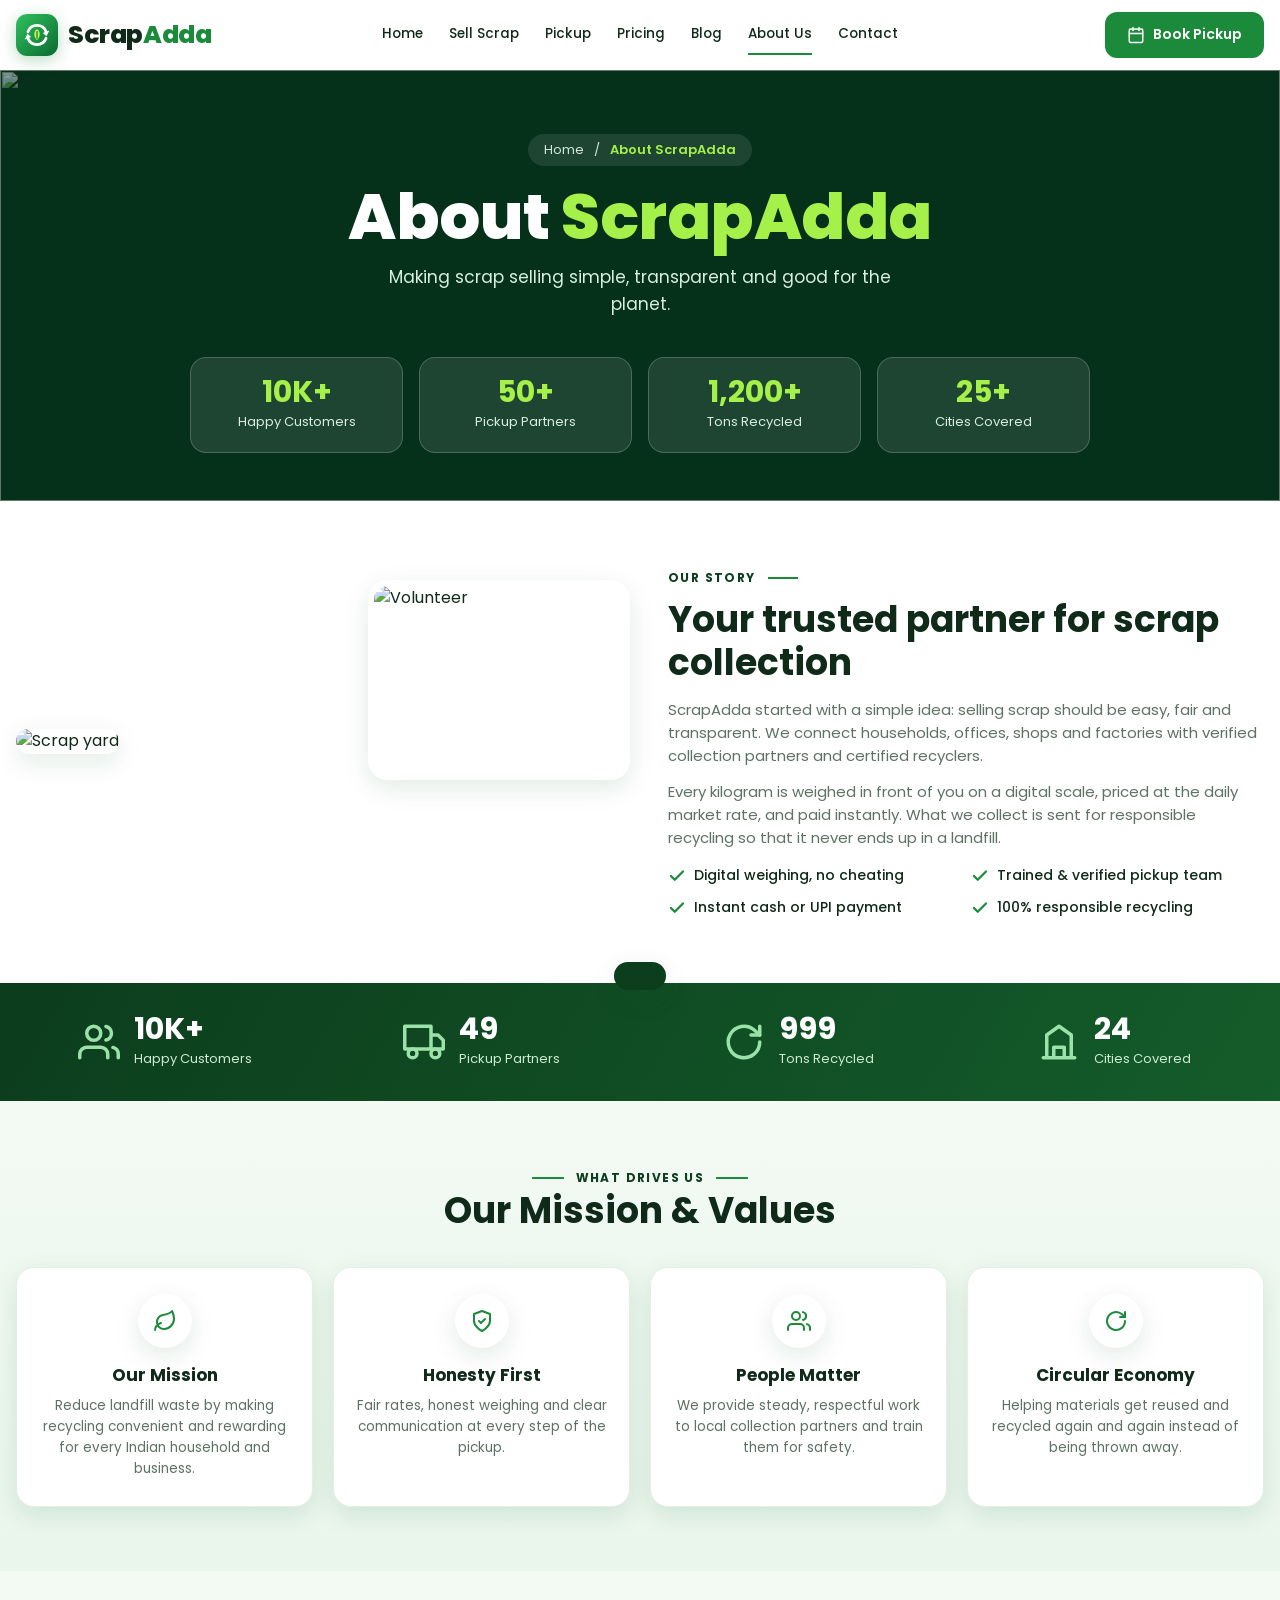
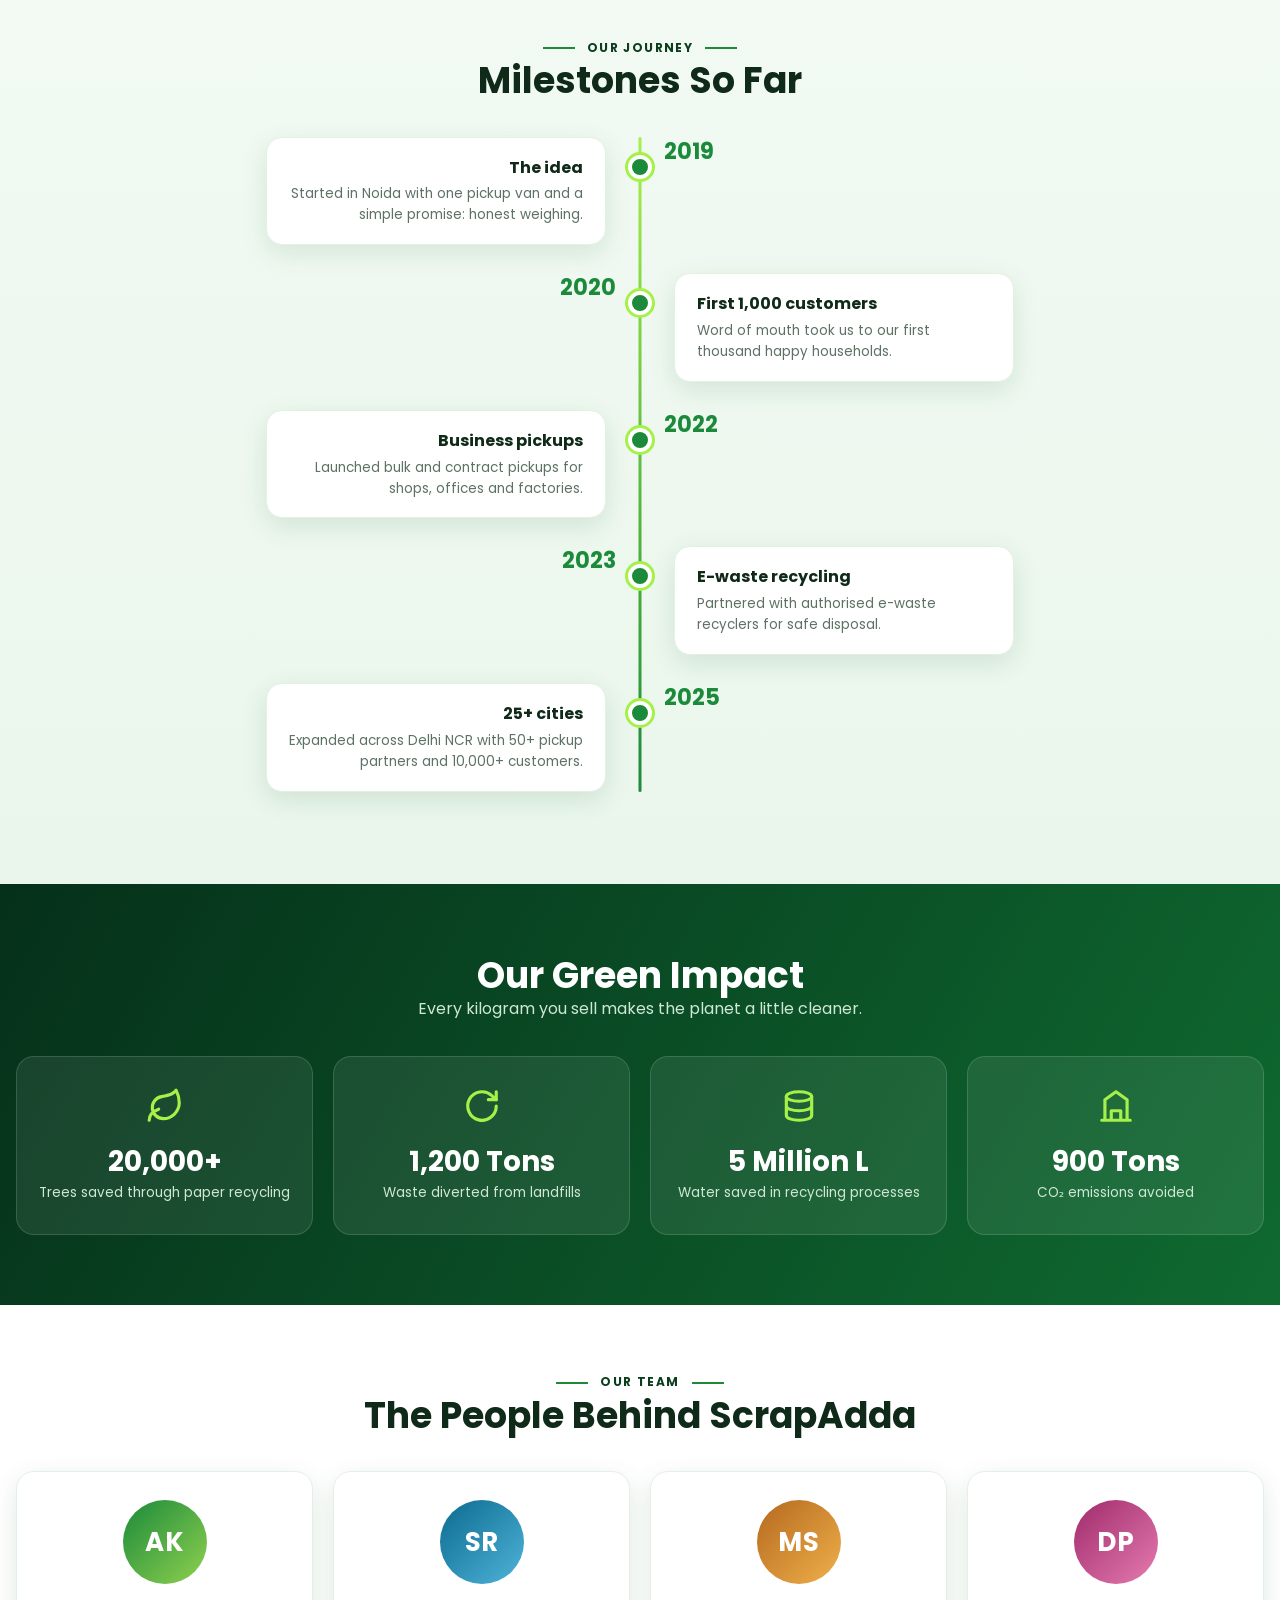
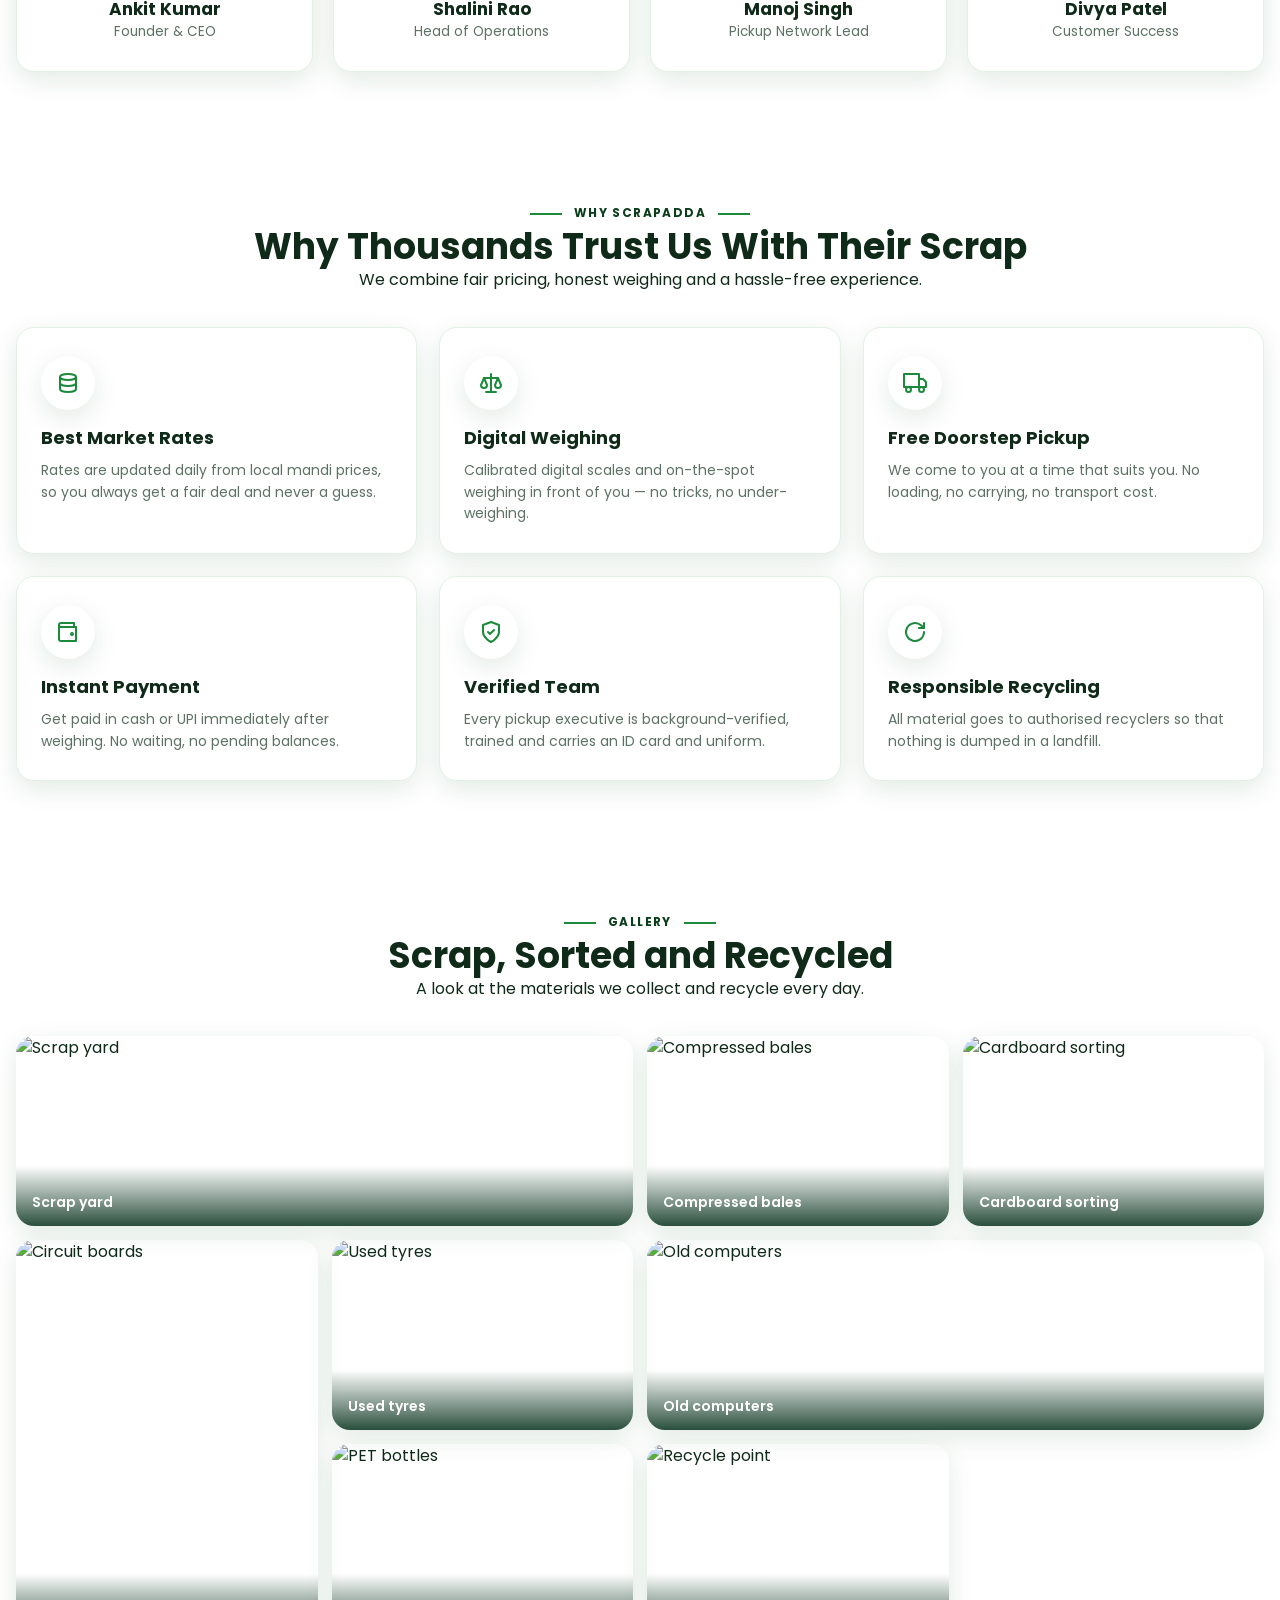
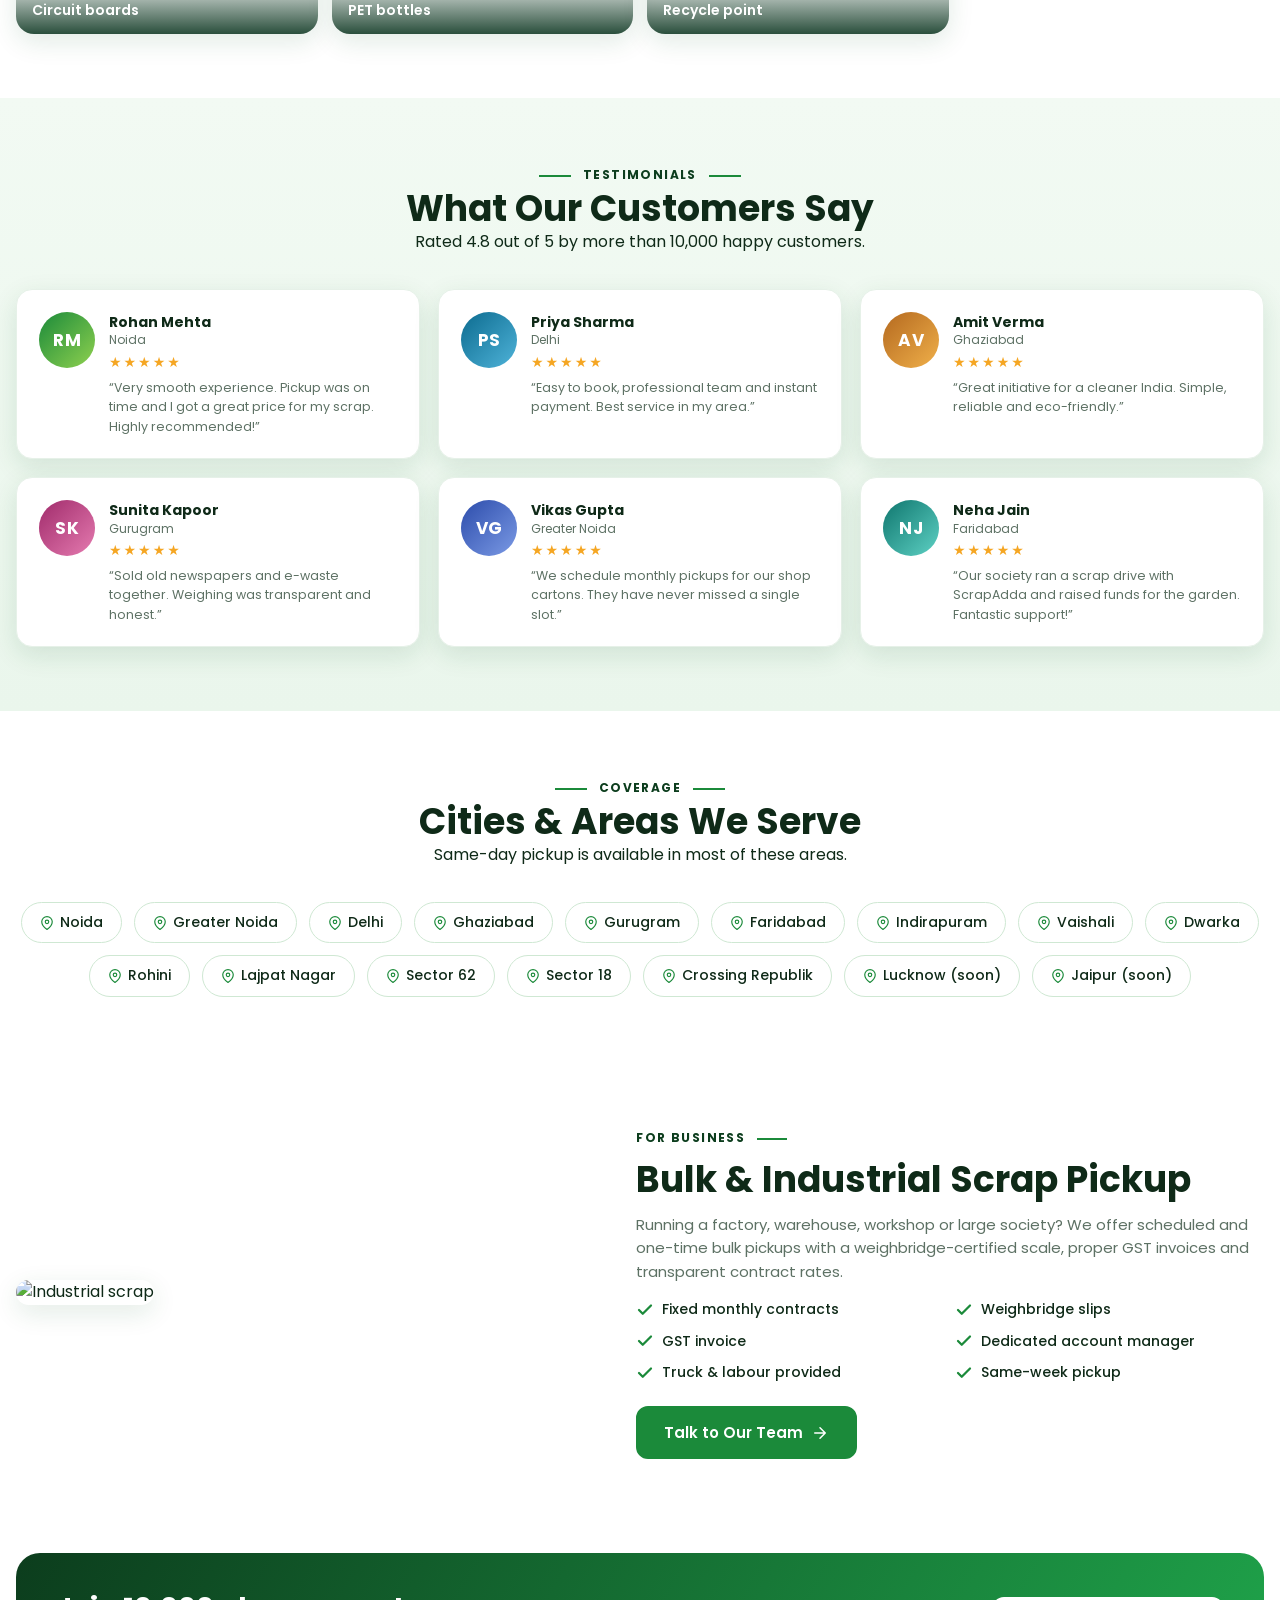
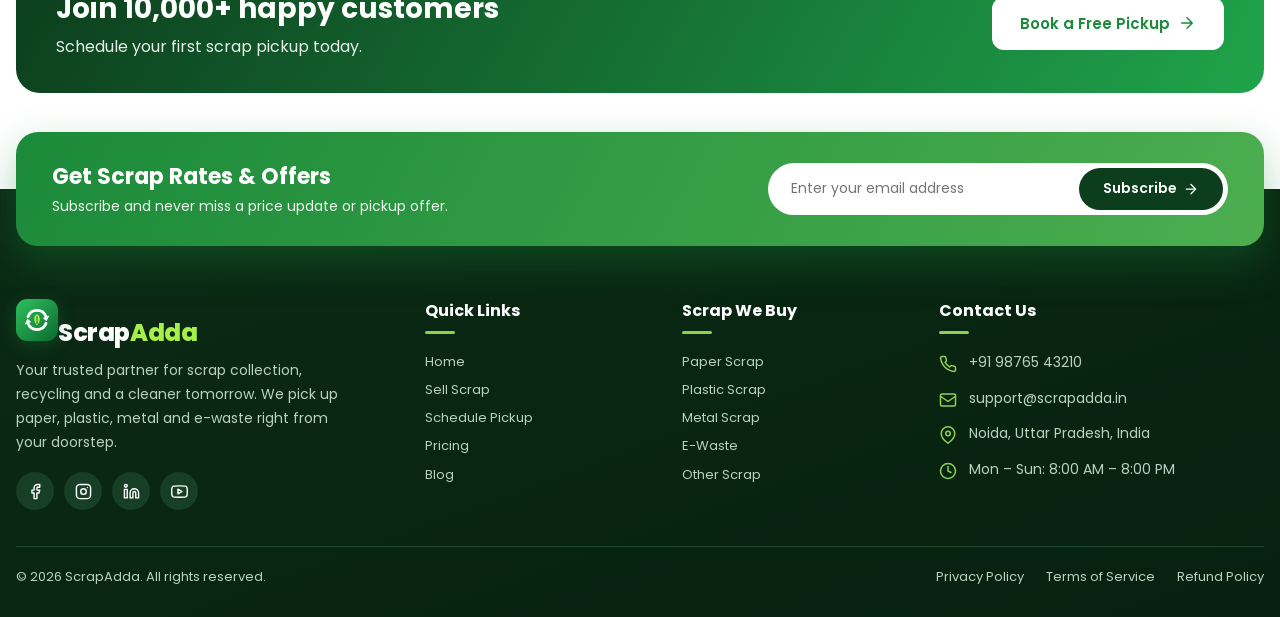
==== about.html @ 81757104 "first commit" ====
<!DOCTYPE html>
<html lang="en">
<head>
<meta charset="UTF-8">
<meta name="viewport" content="width=device-width, initial-scale=1">
<title>About Us – ScrapAdda</title>
<meta name="description" content="Learn about ScrapAdda – our mission, values and team.">
<link rel="preconnect" href="https://fonts.googleapis.com">
<link href="https://fonts.googleapis.com/css2?family=Poppins:wght@400;500;600;700;800&display=swap" rel="stylesheet">
<link rel="icon" href="logo.svg" type="image/svg+xml">
<link rel="stylesheet" href="style.css">
</head>
<body>

<!-- SVG icon sprite -->
<svg width="0" height="0" style="position:absolute" aria-hidden="true">
  <symbol id="i-pin" viewBox="0 0 24 24"><path d="M21 10c0 7-9 13-9 13S3 17 3 10a9 9 0 0118 0z"/><circle cx="12" cy="10" r="3"/></symbol>
  <symbol id="i-phone" viewBox="0 0 24 24"><path d="M22 16.9v3a2 2 0 01-2.2 2 19.8 19.8 0 01-8.6-3.1 19.5 19.5 0 01-6-6A19.8 19.8 0 012.1 4.2 2 2 0 014.1 2h3a2 2 0 012 1.7c.1 1 .4 1.9.7 2.8a2 2 0 01-.5 2.1L8.1 9.9a16 16 0 006 6l1.3-1.3a2 2 0 012.1-.4c.9.3 1.8.6 2.8.7a2 2 0 011.7 2z"/></symbol>
  <symbol id="i-calendar" viewBox="0 0 24 24"><rect x="3" y="4" width="18" height="18" rx="2"/><path d="M16 2v4M8 2v4M3 10h18"/></symbol>
  <symbol id="i-coin" viewBox="0 0 24 24"><ellipse cx="12" cy="6" rx="8" ry="3"/><path d="M4 6v6c0 1.7 3.6 3 8 3s8-1.3 8-3V6M4 12v6c0 1.7 3.6 3 8 3s8-1.3 8-3v-6"/></symbol>
  <symbol id="i-truck" viewBox="0 0 24 24"><path d="M1 3h15v13H1zM16 8h4l3 3v5h-7z"/><circle cx="5.5" cy="18.5" r="2.5"/><circle cx="18.5" cy="18.5" r="2.5"/></symbol>
  <symbol id="i-leaf" viewBox="0 0 24 24"><path d="M11 20A7 7 0 019.8 6.1C15.5 5 17 4.5 19 2c1 2 2 4.2 2 8 0 5.5-4.8 10-10 10zM2 21c0-3 1.9-5.5 6-7"/></symbol>
  <symbol id="i-user" viewBox="0 0 24 24"><path d="M20 21v-2a4 4 0 00-4-4H8a4 4 0 00-4 4v2"/><circle cx="12" cy="7" r="4"/></symbol>
  <symbol id="i-users" viewBox="0 0 24 24"><path d="M17 21v-2a4 4 0 00-4-4H5a4 4 0 00-4 4v2"/><circle cx="9" cy="7" r="4"/><path d="M23 21v-2a4 4 0 00-3-3.9M16 3.1a4 4 0 010 7.8"/></symbol>
  <symbol id="i-recycle" viewBox="0 0 24 24"><path d="M21 12a9 9 0 11-3-6.7L21 8"/><path d="M21 3v5h-5"/></symbol>
  <symbol id="i-shield" viewBox="0 0 24 24"><path d="M12 22s8-4 8-10V5l-8-3-8 3v7c0 6 8 10 8 10z"/><path d="M9 12l2 2 4-4"/></symbol>
  <symbol id="i-scale" viewBox="0 0 24 24"><path d="M12 3v18M7 21h10M5 7h14"/><path d="M5 7l-3 7a3 3 0 006 0zM19 7l-3 7a3 3 0 006 0z"/></symbol>
  <symbol id="i-wallet" viewBox="0 0 24 24"><path d="M20 7H5a2 2 0 010-4h13v4M3 5v14a2 2 0 002 2h15V7"/><circle cx="16" cy="14" r="1"/></symbol>
  <symbol id="i-tag" viewBox="0 0 24 24"><path d="M20.6 13.4l-7.2 7.2a2 2 0 01-2.8 0L2 12V2h10l8.6 8.6a2 2 0 010 2.8z"/><circle cx="7" cy="7" r="1"/></symbol>
  <symbol id="i-lock" viewBox="0 0 24 24"><rect x="3" y="11" width="18" height="11" rx="2"/><path d="M7 11V7a5 5 0 0110 0v4"/></symbol>
  <symbol id="i-arrow" viewBox="0 0 24 24"><path d="M5 12h14M12 5l7 7-7 7"/></symbol>
  <symbol id="i-city" viewBox="0 0 24 24"><path d="M3 21h18M5 21V8l7-5 7 5v13M9 21v-6h6v6"/></symbol>
  <symbol id="i-mail" viewBox="0 0 24 24"><rect x="2" y="4" width="20" height="16" rx="2"/><path d="M22 7l-10 7L2 7"/></symbol>
  <symbol id="i-play" viewBox="0 0 24 24"><path d="M5 3l14 9-14 9z"/></symbol>
  <symbol id="i-phone2" viewBox="0 0 24 24"><rect x="6" y="2" width="12" height="20" rx="2"/><path d="M11 18h2"/></symbol>
  <symbol id="i-check" viewBox="0 0 24 24"><path d="M20 6L9 17l-5-5"/></symbol>
  <symbol id="i-clock" viewBox="0 0 24 24"><circle cx="12" cy="12" r="10"/><path d="M12 6v6l4 2"/></symbol>
  <symbol id="i-fb" viewBox="0 0 24 24"><path d="M18 2h-3a5 5 0 00-5 5v3H7v4h3v8h4v-8h3l1-4h-4V7a1 1 0 011-1h3z"/></symbol>
  <symbol id="i-ig" viewBox="0 0 24 24"><rect x="2" y="2" width="20" height="20" rx="5"/><circle cx="12" cy="12" r="4"/><path d="M17.5 6.5h.01"/></symbol>
  <symbol id="i-in" viewBox="0 0 24 24"><path d="M16 8a6 6 0 016 6v7h-4v-7a2 2 0 00-4 0v7h-4v-7a6 6 0 016-6zM2 9h4v12H2z"/><circle cx="4" cy="4" r="2"/></symbol>
  <symbol id="i-yt" viewBox="0 0 24 24"><path d="M22.5 6.4a2.8 2.8 0 00-2-2C18.8 4 12 4 12 4s-6.800 0-8.500.4a2.800 2.800 0 00-2 2C1 8.100 1 12 1 12s0 3.900.5 5.600a2.800 2.800 0 002 2C5.200 20 12 20 12 20s6.800 0 8.500-.4a2.800 2.800 0 002-2C23 15.900 23 12 23 12s0-3.900-.5-5.600z"/><path d="M9.800 15.200l5.700-3.200-5.700-3.200z"/></symbol>
</svg>



<header class="header" id="header">
  <div class="container nav">
    <a href="index.html" class="logo">
      <svg class="logo-mark" viewBox="0 0 48 48" width="42" height="42" aria-hidden="true"><defs><linearGradient id="lg1" x1="0" y1="0" x2="1" y2="1"><stop offset="0" stop-color="#2fc15e"/><stop offset="1" stop-color="#0b6a30"/></linearGradient></defs><rect width="48" height="48" rx="13" fill="url(#lg1)"/><g fill="none" stroke="#fff" stroke-width="3.2" stroke-linecap="round"><path d="M13.66 20.24A11 11 0 0 1 34.34 20.24"/><path d="M34.34 27.76A11 11 0 0 1 13.66 27.76"/></g><g fill="#fff"><polygon points="38.1,18.9 34.9,25.5 30.6,21.6"/><polygon points="9.9,29.1 13.1,22.5 17.4,26.4"/></g><path d="M24 17.5c4 2.2 4.4 8.2 0 12.5-4.4-4.3-4-10.3 0-12.5z" fill="#b6f55a"/><path d="M24 20v8" stroke="#0b6a30" stroke-width="1.2" stroke-linecap="round"/></svg>
      <span class="wm">Scrap<b>Adda</b></span>
    </a>
    <nav class="menu" id="menu">
      <a href="index.html">Home</a>
      <a href="sell-scrap.html">Sell Scrap</a>
      <a href="pickup.html">Pickup</a>
      <a href="pricing.html">Pricing</a>
      <a href="blog.html">Blog</a>
      <a href="about.html" class="active">About Us</a>
      <a href="contact.html">Contact</a>
      <a href="pickup.html" class="menu-cta">Book a Free Pickup</a>
    </nav>
    <a href="pickup.html" class="btn btn-solid btn-sm nav-cta"><svg class="ic"><use href="#i-calendar"/></svg> Book Pickup</a>
    <button class="burger" id="burger" aria-label="Menu"><span></span><span></span><span></span></button>
  </div>
</header>


<section class="pb2 v-about">
  <img class="bgimg" src="https://images.pexels.com/photos/6196281/pexels-photo-6196281.jpeg?auto=compress&cs=tinysrgb&w=1600" alt="">
  <div class="container ab-c">
    <nav class="crumbs "><a href="index.html">Home</a><span>/</span><b>About ScrapAdda</b></nav>
    <h1>About <em>ScrapAdda</em></h1>
    <p>Making scrap selling simple, transparent and good for the planet.</p>
    <div class="ab-stats">
      <div><b>10K+</b><span>Happy Customers</span></div><div><b>50+</b><span>Pickup Partners</span></div><div><b>1,200+</b><span>Tons Recycled</span></div><div><b>25+</b><span>Cities Covered</span></div>
    </div>
  </div>
</section><section class="section "><div class="container"><div class="story"><div class="story-img fade"><img src="https://images.pexels.com/photos/6196281/pexels-photo-6196281.jpeg?auto=compress&cs=tinysrgb&w=900" alt="Scrap yard" loading="lazy"><img class="sm" src="https://images.pexels.com/photos/6591153/pexels-photo-6591153.jpeg?auto=compress&cs=tinysrgb&w=500" alt="Volunteer" loading="lazy"></div>
  <div class="fade"><small class="tagl">OUR STORY</small><h2>Your trusted partner for scrap collection</h2>
  <p>ScrapAdda started with a simple idea: selling scrap should be easy, fair and transparent. We connect households, offices, shops and factories with verified collection partners and certified recyclers.</p>
  <p>Every kilogram is weighed in front of you on a digital scale, priced at the daily market rate, and paid instantly. What we collect is sent for responsible recycling so that it never ends up in a landfill.</p>
  <ul class="ticks2"><li><svg class="ic"><use href="#i-check"/></svg>Digital weighing, no cheating</li><li><svg class="ic"><use href="#i-check"/></svg>Trained &amp; verified pickup team</li><li><svg class="ic"><use href="#i-check"/></svg>Instant cash or UPI payment</li><li><svg class="ic"><use href="#i-check"/></svg>100% responsible recycling</li></ul></div></div></div></section><!-- STATS -->
<section class="statband">
  <div class="container stat-grid">
    <div><svg class="ic"><use href="#i-users"/></svg><div><b data-count="10" data-suf="K+">0</b><small>Happy Customers</small></div></div>
    <div><svg class="ic"><use href="#i-truck"/></svg><div><b data-count="50" data-suf="+">0</b><small>Pickup Partners</small></div></div>
    <div><svg class="ic"><use href="#i-recycle"/></svg><div><b data-count="1000" data-suf="+">0</b><small>Tons Recycled</small></div></div>
    <div><svg class="ic"><use href="#i-city"/></svg><div><b data-count="25" data-suf="+">0</b><small>Cities Covered</small></div></div>
  </div>
</section>

<section class="section alt"><div class="container"><div class="head fade"><small>What Drives Us</small><h2>Our Mission &amp; Values</h2></div><div class="values">
  <div class="val fade"><span class="bic"><svg class="ic"><use href="#i-leaf"/></svg></span><h3>Our Mission</h3><p>Reduce landfill waste by making recycling convenient and rewarding for every Indian household and business.</p></div><div class="val fade"><span class="bic"><svg class="ic"><use href="#i-shield"/></svg></span><h3>Honesty First</h3><p>Fair rates, honest weighing and clear communication at every step of the pickup.</p></div><div class="val fade"><span class="bic"><svg class="ic"><use href="#i-users"/></svg></span><h3>People Matter</h3><p>We provide steady, respectful work to local collection partners and train them for safety.</p></div><div class="val fade"><span class="bic"><svg class="ic"><use href="#i-recycle"/></svg></span><h3>Circular Economy</h3><p>Helping materials get reused and recycled again and again instead of being thrown away.</p></div></div></div></section><section class="section alt"><div class="container"><div class="head fade"><small>Our Journey</small><h2>Milestones So Far</h2></div>
<div class="miles">
<div class="mile fade "><b>2019</b><div><h4>The idea</h4><p>Started in Noida with one pickup van and a simple promise: honest weighing.</p></div></div><div class="mile fade r"><b>2020</b><div><h4>First 1,000 customers</h4><p>Word of mouth took us to our first thousand happy households.</p></div></div><div class="mile fade "><b>2022</b><div><h4>Business pickups</h4><p>Launched bulk and contract pickups for shops, offices and factories.</p></div></div><div class="mile fade r"><b>2023</b><div><h4>E-waste recycling</h4><p>Partnered with authorised e-waste recyclers for safe disposal.</p></div></div><div class="mile fade "><b>2025</b><div><h4>25+ cities</h4><p>Expanded across Delhi NCR with 50+ pickup partners and 10,000+ customers.</p></div></div>
</div></div></section><section class="impact"><div class="container">
<div class="head fade light"><h2>Our Green Impact</h2><p>Every kilogram you sell makes the planet a little cleaner.</p></div>
<div class="igrid">
<div class="icell fade"><svg class="ic"><use href="#i-leaf"/></svg><h4>20,000+</h4><p>Trees saved through paper recycling</p></div><div class="icell fade"><svg class="ic"><use href="#i-recycle"/></svg><h4>1,200 Tons</h4><p>Waste diverted from landfills</p></div><div class="icell fade"><svg class="ic"><use href="#i-coin"/></svg><h4>5 Million L</h4><p>Water saved in recycling processes</p></div><div class="icell fade"><svg class="ic"><use href="#i-city"/></svg><h4>900 Tons</h4><p>CO₂ emissions avoided</p></div>
</div></div></section><section class="section "><div class="container"><div class="head fade"><small>Our Team</small><h2>The People Behind ScrapAdda</h2></div>
<div class="team">
<div class="tmem fade"><span class="av big i1">AK</span><h4>Ankit Kumar</h4><p>Founder & CEO</p></div><div class="tmem fade"><span class="av big i2">SR</span><h4>Shalini Rao</h4><p>Head of Operations</p></div><div class="tmem fade"><span class="av big i3">MS</span><h4>Manoj Singh</h4><p>Pickup Network Lead</p></div><div class="tmem fade"><span class="av big i4">DP</span><h4>Divya Patel</h4><p>Customer Success</p></div>
</div></div></section><section class="section "><div class="container"><div class="head fade"><small>Why ScrapAdda</small><h2>Why Thousands Trust Us With Their Scrap</h2><p>We combine fair pricing, honest weighing and a hassle-free experience.</p></div>
<div class="wgrid">
<div class="wcard fade"><span class="bic"><svg class="ic"><use href="#i-coin"/></svg></span><h3>Best Market Rates</h3><p>Rates are updated daily from local mandi prices, so you always get a fair deal and never a guess.</p></div><div class="wcard fade"><span class="bic"><svg class="ic"><use href="#i-scale"/></svg></span><h3>Digital Weighing</h3><p>Calibrated digital scales and on-the-spot weighing in front of you — no tricks, no under-weighing.</p></div><div class="wcard fade"><span class="bic"><svg class="ic"><use href="#i-truck"/></svg></span><h3>Free Doorstep Pickup</h3><p>We come to you at a time that suits you. No loading, no carrying, no transport cost.</p></div><div class="wcard fade"><span class="bic"><svg class="ic"><use href="#i-wallet"/></svg></span><h3>Instant Payment</h3><p>Get paid in cash or UPI immediately after weighing. No waiting, no pending balances.</p></div><div class="wcard fade"><span class="bic"><svg class="ic"><use href="#i-shield"/></svg></span><h3>Verified Team</h3><p>Every pickup executive is background-verified, trained and carries an ID card and uniform.</p></div><div class="wcard fade"><span class="bic"><svg class="ic"><use href="#i-recycle"/></svg></span><h3>Responsible Recycling</h3><p>All material goes to authorised recyclers so that nothing is dumped in a landfill.</p></div>
</div></div></section><section class="section "><div class="container"><div class="head fade"><small>Gallery</small><h2>Scrap, Sorted and Recycled</h2><p>A look at the materials we collect and recycle every day.</p></div>
<div class="gal">
<figure class="wide fade"><img src="https://images.pexels.com/photos/6196281/pexels-photo-6196281.jpeg?auto=compress&cs=tinysrgb&w=700" alt="Scrap yard" loading="lazy"><figcaption>Scrap yard</figcaption></figure><figure class=" fade"><img src="https://images.pexels.com/photos/27312907/pexels-photo-27312907.jpeg?auto=compress&cs=tinysrgb&w=700" alt="Compressed bales" loading="lazy"><figcaption>Compressed bales</figcaption></figure><figure class=" fade"><img src="https://images.pexels.com/photos/12492301/pexels-photo-12492301.jpeg?auto=compress&cs=tinysrgb&w=700" alt="Cardboard sorting" loading="lazy"><figcaption>Cardboard sorting</figcaption></figure><figure class="tall fade"><img src="https://images.pexels.com/photos/31945005/pexels-photo-31945005.jpeg?auto=compress&cs=tinysrgb&w=700" alt="Circuit boards" loading="lazy"><figcaption>Circuit boards</figcaption></figure><figure class=" fade"><img src="https://images.pexels.com/photos/1301410/pexels-photo-1301410.jpeg?auto=compress&cs=tinysrgb&w=700" alt="Used tyres" loading="lazy"><figcaption>Used tyres</figcaption></figure><figure class="wide fade"><img src="https://images.pexels.com/photos/7598913/pexels-photo-7598913.jpeg?auto=compress&cs=tinysrgb&w=700" alt="Old computers" loading="lazy"><figcaption>Old computers</figcaption></figure><figure class=" fade"><img src="https://images.pexels.com/photos/27312905/pexels-photo-27312905.jpeg?auto=compress&cs=tinysrgb&w=700" alt="PET bottles" loading="lazy"><figcaption>PET bottles</figcaption></figure><figure class=" fade"><img src="https://images.pexels.com/photos/12317653/pexels-photo-12317653.jpeg?auto=compress&cs=tinysrgb&w=700" alt="Recycle point" loading="lazy"><figcaption>Recycle point</figcaption></figure>
</div></div></section><section class="section alt"><div class="container"><div class="head fade"><small>Testimonials</small><h2>What Our Customers Say</h2><p>Rated 4.8 out of 5 by more than 10,000 happy customers.</p></div>
<div class="testi-grid"><div class="testi fade"><span class="av i1">RM</span><div><h4>Rohan Mehta</h4><small class="loc2">Noida</small><div class="stars">★★★★★</div><p>“Very smooth experience. Pickup was on time and I got a great price for my scrap. Highly recommended!”</p></div></div><div class="testi fade"><span class="av i2">PS</span><div><h4>Priya Sharma</h4><small class="loc2">Delhi</small><div class="stars">★★★★★</div><p>“Easy to book, professional team and instant payment. Best service in my area.”</p></div></div><div class="testi fade"><span class="av i3">AV</span><div><h4>Amit Verma</h4><small class="loc2">Ghaziabad</small><div class="stars">★★★★★</div><p>“Great initiative for a cleaner India. Simple, reliable and eco-friendly.”</p></div></div><div class="testi fade"><span class="av i4">SK</span><div><h4>Sunita Kapoor</h4><small class="loc2">Gurugram</small><div class="stars">★★★★★</div><p>“Sold old newspapers and e-waste together. Weighing was transparent and honest.”</p></div></div><div class="testi fade"><span class="av i5">VG</span><div><h4>Vikas Gupta</h4><small class="loc2">Greater Noida</small><div class="stars">★★★★★</div><p>“We schedule monthly pickups for our shop cartons. They have never missed a single slot.”</p></div></div><div class="testi fade"><span class="av i6">NJ</span><div><h4>Neha Jain</h4><small class="loc2">Faridabad</small><div class="stars">★★★★★</div><p>“Our society ran a scrap drive with ScrapAdda and raised funds for the garden. Fantastic support!”</p></div></div></div></div></section><section class="section "><div class="container"><div class="head fade"><small>Coverage</small><h2>Cities & Areas We Serve</h2><p>Same-day pickup is available in most of these areas.</p></div>
<div class="areas fade"><span><svg class="ic"><use href="#i-pin"/></svg>Noida</span><span><svg class="ic"><use href="#i-pin"/></svg>Greater Noida</span><span><svg class="ic"><use href="#i-pin"/></svg>Delhi</span><span><svg class="ic"><use href="#i-pin"/></svg>Ghaziabad</span><span><svg class="ic"><use href="#i-pin"/></svg>Gurugram</span><span><svg class="ic"><use href="#i-pin"/></svg>Faridabad</span><span><svg class="ic"><use href="#i-pin"/></svg>Indirapuram</span><span><svg class="ic"><use href="#i-pin"/></svg>Vaishali</span><span><svg class="ic"><use href="#i-pin"/></svg>Dwarka</span><span><svg class="ic"><use href="#i-pin"/></svg>Rohini</span><span><svg class="ic"><use href="#i-pin"/></svg>Lajpat Nagar</span><span><svg class="ic"><use href="#i-pin"/></svg>Sector 62</span><span><svg class="ic"><use href="#i-pin"/></svg>Sector 18</span><span><svg class="ic"><use href="#i-pin"/></svg>Crossing Republik</span><span><svg class="ic"><use href="#i-pin"/></svg>Lucknow (soon)</span><span><svg class="ic"><use href="#i-pin"/></svg>Jaipur (soon)</span></div></div></section><section class="section "><div class="container"><div class="bulk">
<div class="bulk-img fade"><img src="https://images.pexels.com/photos/6196281/pexels-photo-6196281.jpeg?auto=compress&cs=tinysrgb&w=900" alt="Industrial scrap" loading="lazy"></div>
<div class="fade"><small class="tagl">FOR BUSINESS</small><h2>Bulk &amp; Industrial Scrap Pickup</h2>
<p>Running a factory, warehouse, workshop or large society? We offer scheduled and one-time bulk pickups with a weighbridge-certified scale, proper GST invoices and transparent contract rates.</p>
<ul class="ticks2"><li><svg class="ic"><use href="#i-check"/></svg>Fixed monthly contracts</li><li><svg class="ic"><use href="#i-check"/></svg>Weighbridge slips</li><li><svg class="ic"><use href="#i-check"/></svg>GST invoice</li><li><svg class="ic"><use href="#i-check"/></svg>Dedicated account manager</li><li><svg class="ic"><use href="#i-check"/></svg>Truck &amp; labour provided</li><li><svg class="ic"><use href="#i-check"/></svg>Same-week pickup</li></ul>
<a href="contact.html" class="btn btn-solid">Talk to Our Team <svg class="ic"><use href="#i-arrow"/></svg></a></div></div></div></section>
<section class="container ctaband-wrap"><div class="ctaband fade">
  <div><h3>Join 10,000+ happy customers</h3><p>Schedule your first scrap pickup today.</p></div>
  <a href="pickup.html" class="btn btn-white">Book a Free Pickup <svg class="ic"><use href="#i-arrow"/></svg></a>
</div></section>

<!-- FOOTER -->
<footer class="footer" id="contact">
  <div class="container">
    <div class="foot-news">
      <div><h3>Get Scrap Rates &amp; Offers</h3><p>Subscribe and never miss a price update or pickup offer.</p></div>
      <form class="news" id="newsForm"><input type="email" placeholder="Enter your email address" required><button type="submit">Subscribe <svg class="ic"><use href="#i-arrow"/></svg></button></form>
    </div>
    <div class="foot-cols">
      <div class="fcol brand">
        <a href="index.html" class="logo light"><svg class="logo-mark" viewBox="0 0 48 48" width="42" height="42" aria-hidden="true"><defs><linearGradient id="lg2" x1="0" y1="0" x2="1" y2="1"><stop offset="0" stop-color="#2fc15e"/><stop offset="1" stop-color="#0b6a30"/></linearGradient></defs><rect width="48" height="48" rx="13" fill="url(#lg2)"/><g fill="none" stroke="#fff" stroke-width="3.2" stroke-linecap="round"><path d="M13.66 20.24A11 11 0 0 1 34.34 20.24"/><path d="M34.34 27.76A11 11 0 0 1 13.66 27.76"/></g><g fill="#fff"><polygon points="38.1,18.9 34.9,25.5 30.6,21.6"/><polygon points="9.9,29.1 13.1,22.5 17.4,26.4"/></g><path d="M24 17.5c4 2.2 4.4 8.2 0 12.5-4.4-4.3-4-10.3 0-12.5z" fill="#b6f55a"/><path d="M24 20v8" stroke="#0b6a30" stroke-width="1.2" stroke-linecap="round"/></svg><span class="wm">Scrap<b>Adda</b></span></a>
        <p>Your trusted partner for scrap collection, recycling and a cleaner tomorrow. We pick up paper, plastic, metal and e-waste right from your doorstep.</p>
        <div class="social">
          <a href="#" aria-label="Facebook"><svg class="ic"><use href="#i-fb"/></svg></a>
          <a href="#" aria-label="Instagram"><svg class="ic"><use href="#i-ig"/></svg></a>
          <a href="#" aria-label="LinkedIn"><svg class="ic"><use href="#i-in"/></svg></a>
          <a href="#" aria-label="YouTube"><svg class="ic"><use href="#i-yt"/></svg></a>
        </div>
      </div>
      <div class="fcol"><h5>Quick Links</h5><a href="index.html">Home</a><a href="sell-scrap.html">Sell Scrap</a><a href="pickup.html">Schedule Pickup</a><a href="pricing.html">Pricing</a><a href="blog.html">Blog</a></div>
      <div class="fcol"><h5>Scrap We Buy</h5><a href="sell-scrap.html">Paper Scrap</a><a href="sell-scrap.html">Plastic Scrap</a><a href="sell-scrap.html">Metal Scrap</a><a href="sell-scrap.html">E-Waste</a><a href="sell-scrap.html">Other Scrap</a></div>
      <div class="fcol contact"><h5>Contact Us</h5>
        <div class="ci"><svg class="ic"><use href="#i-phone"/></svg><span>+91 98765 43210</span></div>
        <div class="ci"><svg class="ic"><use href="#i-mail"/></svg><span>support@scrapadda.in</span></div>
        <div class="ci"><svg class="ic"><use href="#i-pin"/></svg><span>Noida, Uttar Pradesh, India</span></div>
        <div class="ci"><svg class="ic"><use href="#i-clock"/></svg><span>Mon – Sun: 8:00 AM – 8:00 PM</span></div>
      </div>
    </div>
    <div class="foot-bottom"><span>© 2026 ScrapAdda. All rights reserved.</span><span class="fl"><a href="#">Privacy Policy</a><a href="#">Terms of Service</a><a href="#">Refund Policy</a></span></div>
  </div>
</footer>


<button class="totop" id="toTop" aria-label="Back to top">↑</button>
<div class="toast" id="toast"></div>
<script src="script.js"></script>
</body>
</html>
---- style.css ----
:root{--g:#1b8a3a;--gd:#0c3d1d;--gm:#14692c;--gl:#8fd14f;--bg:#f2faf3;--tx:#0f2a18;--mut:#5d7164;--sh:0 8px 26px rgba(20,90,40,.12)}
*{box-sizing:border-box;margin:0;padding:0}
html{scroll-behavior:smooth;scroll-padding-top:76px}
body{font-family:'Poppins',system-ui,sans-serif;color:var(--tx);background:#fff;line-height:1.55;overflow-x:hidden}
a{text-decoration:none;color:inherit}
.container{width:min(1400px,97%);margin-inline:auto}
em{font-style:normal;color:var(--g)}
.btn{display:inline-flex;align-items:center;justify-content:center;gap:8px;padding:13px 26px;border-radius:12px;font-weight:600;font-size:15px;border:2px solid var(--g);cursor:pointer;transition:.25s;font-family:inherit}
.btn-solid{background:var(--g);color:#fff}
.btn-solid:hover{background:var(--gm);transform:translateY(-2px);box-shadow:var(--sh)}
.btn-outline{background:#fff;color:var(--g)}
.btn-outline:hover{background:var(--g);color:#fff}
.btn-sm{padding:10px 20px;font-size:14px}
.btn-block{width:100%}

/* header */
.header{position:sticky;top:0;z-index:50;background:#fff;transition:box-shadow .3s}
.header.stuck{box-shadow:0 4px 20px rgba(0,0,0,.08)}
.nav{display:flex;align-items:center;gap:26px;padding:12px 0}
.logo{display:flex;align-items:center;gap:8px;font-size:22px;font-weight:700;margin-right:auto}
.logo.light{color:#fff}
.menu{display:flex;gap:26px;font-size:13.5px;font-weight:500}
.menu a{position:relative;padding:4px 0}
.menu a.active:after,.menu a:hover:after{content:"";position:absolute;left:0;right:0;bottom:-6px;height:2px;background:var(--g)}
.phone{font-size:14px;font-weight:600;white-space:nowrap}
.burger{display:none;background:none;border:0;cursor:pointer;flex-direction:column;gap:5px}
.burger span{width:26px;height:3px;background:var(--g);border-radius:3px}

/* hero */
.hero{background:linear-gradient(100deg,#fff 0%,#eef9f0 55%,#d6efd9 100%);position:relative;overflow:hidden}
.hero-grid{display:grid;grid-template-columns:1.05fr 1fr;gap:20px;align-items:center;min-height:560px}
.chip{display:inline-block;background:#fff;border:1px solid #d6ead9;color:var(--gd);padding:5px 14px;border-radius:50px;font-size:12px;font-weight:600}
.chip b{color:var(--g)}
.hero h1{font-size:clamp(36px,4.5vw,58px);white-space:nowrap;line-height:1.05;margin:20px 0 16px;font-weight:800}
.hero h1 span{display:inline}
.hero h1 em{display:inline}
.hero-text>p{font-size:17px;max-width:470px;margin-bottom:26px}
.loc{display:flex;align-items:center;background:#fff;border:1.5px solid #cfe3d3;border-radius:14px;max-width:520px;overflow:hidden;box-shadow:var(--sh)}
.loc .pin{padding:0 8px 0 18px}
.loc input{flex:1;border:0;outline:0;padding:17px 6px;font:inherit;font-size:15px;min-width:0}
.loc button{background:var(--g);color:#fff;border:0;padding:19px 34px;font:inherit;font-weight:600;cursor:pointer;transition:.2s}
.loc button:hover{background:var(--gm)}
.hero-feats{display:flex;gap:30px;margin-top:30px;flex-wrap:wrap}
.hero-feats div{display:flex;align-items:center;gap:10px}
.hero-feats p{font-size:13px;font-weight:600;line-height:1.3}
.ico{display:grid;place-items:center;width:44px;height:44px;border-radius:12px;background:#e3f5e6;font-size:22px;flex:none}
.hero-art{position:relative;height:560px}
.globe-wrap{position:absolute;inset:0 -6% 0 4%;background:linear-gradient(160deg,#17792f,#0c4a1e);border-radius:240px 0 0 240px/300px 0 0 300px;overflow:hidden}
.globe{position:absolute;top:8%;left:50%;transform:translateX(-50%);width:300px;height:300px;border-radius:50%;background:radial-gradient(circle at 35% 30%,#7fd3f0,#2f95c9 45%,#1c6b3d 75%);box-shadow:0 0 70px rgba(150,255,170,.35);display:grid;place-items:center;animation:float 6s ease-in-out infinite}
.globe:before{content:"";position:absolute;inset:18% 12% 26% 20%;background:#3fa65a;border-radius:42% 58% 50% 50%;opacity:.8}
.rc{position:relative;font-size:130px;filter:grayscale(1) brightness(3);opacity:.95}
@keyframes float{50%{transform:translate(-50%,-12px)}}
.stuff{position:absolute;font-size:46px;animation:float2 5s ease-in-out infinite}
.s1{left:12%;top:38%}.s2{right:14%;top:42%;animation-delay:1s}.s3{left:26%;top:55%;animation-delay:2s}.s4{right:28%;top:56%;animation-delay:.5s}
@keyframes float2{50%{transform:translateY(-10px) rotate(6deg)}}
.bin{position:absolute;bottom:0;left:50%;transform:translateX(-50%);width:62%;height:36%;background:linear-gradient(#1d9a42,#157a33);border-radius:14px 14px 0 0;display:grid;place-items:center;font-size:70px;border-top:10px solid #25b251}
.bin span{filter:grayscale(1) brightness(3)}
.rrr{position:absolute;top:36px;right:5%;background:#fff;border-radius:16px;padding:12px 16px;display:flex;align-items:center;gap:10px;box-shadow:var(--sh);z-index:3;animation:float3 4s ease-in-out infinite}
.rrr span{font-size:30px}.rrr p{font-size:11px;font-weight:600;line-height:1.3}
@keyframes float3{50%{transform:translateY(-8px)}}
.together{position:absolute;left:6%;bottom:30px;background:#fff;border-radius:16px;padding:16px 18px;display:flex;gap:26px;box-shadow:0 14px 34px rgba(0,0,0,.2);z-index:3}
.together h4{font-size:14px;line-height:1.3}
.faces{display:flex;margin-top:8px}
.faces i{font-style:normal;width:28px;height:28px;border-radius:50%;background:#e8f3ea;border:2px solid #fff;display:grid;place-items:center;font-size:16px;margin-right:-6px}
.tr{text-align:center}
.tr b{display:block;font-size:22px;color:var(--gd);line-height:1}
.tr small{font-size:10px;color:var(--mut)}
.lf{display:inline-grid;place-items:center;width:26px;height:26px;border-radius:50%;background:var(--g);font-size:13px;margin-bottom:4px}

/* section heads */
.section{padding:64px 0}
.head{text-align:center;margin-bottom:34px}
.head small,.tagl{display:inline-block;font-size:12px;font-weight:700;letter-spacing:1.4px;text-transform:uppercase;color:var(--gd)}
.head small:before,.head small:after{content:"";display:inline-block;width:32px;height:2px;background:var(--g);vertical-align:middle;margin:0 12px}
.head h2,h2{font-size:clamp(26px,3.4vw,36px);font-weight:700;line-height:1.2}

/* cats */
.cat-grid{display:grid;grid-template-columns:repeat(5,1fr);gap:18px}
.cat{position:relative;background:#fff;border-radius:16px;padding:16px 16px 20px;box-shadow:var(--sh);border:1px solid #e6f1e8;transition:.3s}
.cat:hover{transform:translateY(-6px)}
.cat-img{font-size:68px;text-align:center;height:100px;display:grid;place-items:center;margin-bottom:8px}
.cat h3{font-size:16px}
.cat p{font-size:12px;color:var(--mut);margin-top:4px}
.go{position:absolute;right:14px;bottom:14px;font-size:16px;font-weight:700}

/* steps */
.steps-sec{background:linear-gradient(180deg,#fff,#f0f9f2);padding-top:30px}
.steps{display:flex;align-items:center;justify-content:center;gap:10px}
.step{display:flex;align-items:center;gap:12px;position:relative}
.num{position:absolute;left:-12px;top:-14px;width:28px;height:28px;border-radius:50%;background:var(--g);color:#fff;font-weight:700;font-size:14px;display:grid;place-items:center;z-index:2}
.sic{width:64px;height:64px;border-radius:16px;background:#e3f5e6;display:grid;place-items:center;font-size:32px;flex:none}
.step h3{font-size:15px}.step p{font-size:12px;color:var(--mut);max-width:170px}
.dash{flex:1;max-width:90px;border-top:2px dashed #9bcca6;position:relative}
.dash:after{content:"›";position:absolute;right:-4px;top:-14px;color:var(--g);font-size:20px}

/* pickup */
.pickup-wrap{padding:30px 0 40px}
.pickup{display:grid;grid-template-columns:1fr 1.05fr;background:#fff;border-radius:26px;overflow:hidden;box-shadow:0 12px 40px rgba(20,90,40,.16);background:linear-gradient(120deg,#f0faf2,#fff)}
.pk-form{padding:34px 36px 30px;position:relative;z-index:2}
.pk-form h2{font-size:clamp(30px,3.6vw,40px);line-height:1.1;font-weight:800;margin-bottom:12px}
.sub{font-size:13.5px;margin-bottom:20px;max-width:340px}
.row{display:grid;grid-template-columns:1fr 1fr;gap:12px}
.fld{display:flex;align-items:center;background:#fff;border:1px solid #dce9de;border-radius:10px;margin-bottom:12px;padding-left:14px;transition:.2s}
.fld:focus-within{border-color:var(--g);box-shadow:0 0 0 3px rgba(27,138,58,.12)}
.fld span{font-size:15px;opacity:.7}
.fld input,.fld select{flex:1;min-width:0;border:0;outline:0;background:transparent;padding:13px 12px;font:inherit;font-size:13.5px;color:var(--tx)}
.safe{font-size:12px;color:var(--mut);margin-top:12px}
.err{color:#c0392b;font-size:12.5px;min-height:18px;margin-top:6px}
.pk-art{position:relative;min-height:420px;background:linear-gradient(160deg,#cfe3f0,#e2efdc 60%,#b8d9bd);clip-path:polygon(12% 0,100% 0,100% 100%,0 100%)}
.bldg{position:absolute;inset:0 0 40% 0;background:repeating-linear-gradient(90deg,#b7c9d6 0 38px,#c9d8e2 38px 46px),#c5d4de;opacity:.7}
.vtruck{position:absolute;left:12%;bottom:78px;width:300px;height:170px}
.vtruck .box{position:absolute;left:0;top:0;width:210px;height:140px;background:#fff;border-radius:8px;display:flex;flex-direction:column;align-items:center;justify-content:center;color:var(--g);box-shadow:0 8px 16px rgba(0,0,0,.18)}
.vtruck .box span{font-size:48px;filter:hue-rotate(0)}
.vtruck .box b{font-size:15px}
.vtruck .cab{position:absolute;left:212px;top:44px;width:86px;height:96px;background:#f1f5f2;border-radius:6px 26px 6px 6px;box-shadow:0 8px 16px rgba(0,0,0,.18)}
.vtruck .cab:before{content:"";position:absolute;left:30px;top:10px;width:46px;height:34px;background:#9fcde3;border-radius:4px 16px 4px 4px}
.w{position:absolute;bottom:-6px;width:42px;height:42px;border-radius:50%;background:#222;border:8px solid #555}
.w1{left:40px}.w2{left:230px}
.man{position:absolute;right:7%;bottom:78px;width:110px;text-align:center}
.mcap{width:60px;height:22px;background:var(--g);border-radius:30px 30px 4px 4px;margin:0 auto -8px;position:relative;z-index:2}
.mface{font-size:64px;line-height:1}
.mbody{height:100px;background:var(--g);border-radius:30px 30px 0 0}
.carton{position:absolute;bottom:24px;left:8px;font-size:60px}
.pk-strip{position:absolute;left:8%;right:4%;bottom:14px;background:rgba(12,61,29,.92);border-radius:14px;display:grid;grid-template-columns:repeat(3,1fr);gap:8px;padding:12px 14px;color:#fff}
.pk-strip div{display:flex;gap:8px;align-items:center;font-size:11px;line-height:1.3}
.pk-strip span{font-size:22px}

/* benefits */
.benefits{background:linear-gradient(180deg,#f0f9f2,#e5f4e8);padding:30px 0}
.ben-grid{display:grid;grid-template-columns:repeat(4,1fr);gap:18px}
.ben{display:flex;align-items:center;gap:12px}
.bic{width:54px;height:54px;border-radius:50%;background:#fff;box-shadow:var(--sh);display:grid;place-items:center;font-size:24px;flex:none}
.ben h4,.app-feats h4{font-size:14px}
.ben p,.app-feats p{font-size:12px;color:var(--mut);line-height:1.4}

/* app */
.app{background:linear-gradient(180deg,#e5f4e8,#f4fbf5);overflow:hidden}
.app-grid{display:grid;grid-template-columns:1.1fr 1fr 1fr;gap:20px;align-items:center;min-height:300px}
.tagl:after{content:"";display:inline-block;width:30px;height:2px;background:var(--g);vertical-align:middle;margin-left:12px}
.app-text h2{font-size:clamp(26px,3vw,34px);margin:10px 0;font-weight:800}
.app-text p{font-size:14px;color:var(--mut);max-width:360px}
.stores{display:flex;gap:12px;margin-top:20px;flex-wrap:wrap}
.store{display:flex;align-items:center;gap:10px;background:#000;color:#fff;border-radius:8px;padding:8px 14px;border:1px solid #444}
.store span{font-size:22px}
.store small{display:block;font-size:9px;line-height:1}
.store b{font-size:15px;line-height:1.2}
.phones{position:relative;height:300px}
.phone-a,.phone-b{position:absolute;bottom:-40px;width:150px;height:320px;border-radius:26px;border:5px solid #111;overflow:hidden;box-shadow:0 14px 30px rgba(0,0,0,.3)}
.phone-a{left:0;background:linear-gradient(160deg,#17792f,#0c4a1e);color:#fff;display:flex;flex-direction:column;align-items:center;justify-content:center;gap:8px}
.phone-a span{font-size:56px;filter:grayscale(1) brightness(3)}
.phone-a b{font-size:14px}
.phone-b{left:120px;background:#fff;padding:22px 10px 10px;z-index:2}
.phone-b>small{font-size:9px;color:var(--mut);display:block;line-height:1.2}
.today{background:#f4faf5;border-radius:10px;padding:8px;margin-top:8px;font-size:10px;font-weight:600}
.today ul{list-style:none;margin-top:6px}
.today li{display:flex;align-items:center;gap:6px;background:#fff;border-radius:8px;padding:6px;margin-bottom:5px;font-size:10px}
.today li em{font-size:14px}
.today li b{margin-left:auto;color:var(--g)}
.notch{position:absolute;top:0;left:50%;transform:translateX(-50%);width:50px;height:12px;background:#111;border-radius:0 0 10px 10px;z-index:3}
.app-feats{display:grid;gap:14px}
.app-feats>div{display:flex;align-items:center;gap:12px}

/* stats */
.statband{background:linear-gradient(120deg,#0c3d1d,#145c2a);color:#fff;padding:30px 0}
.stat-grid{display:grid;grid-template-columns:repeat(4,1fr);gap:18px}
.stat-grid>div{display:flex;align-items:center;gap:14px;justify-content:center}
.stat-grid span{font-size:40px;filter:saturate(.3) brightness(2)}
.stat-grid b{display:block;font-size:30px;line-height:1.1}
.stat-grid small{font-size:13px;color:#cdebd3}

/* testimonials */
.testi-sec{padding:50px 0 30px}
.testi-grid{display:grid;grid-template-columns:repeat(3,1fr);gap:18px}
.testi{display:flex;gap:14px;background:#fff;border-radius:16px;padding:22px;box-shadow:var(--sh);border:1px solid #e6f1e8}
.av{width:56px;height:56px;border-radius:50%;display:grid;place-items:center;font-size:30px;flex:none}
.a1{background:#cfe5d5}.a2{background:#f3dcc6}.a3{background:#d4dde8}
.testi h4{font-size:14px}
.stars{color:#f5a623;font-size:14px;letter-spacing:2px;margin:2px 0 4px}
.testi p{font-size:12.5px;color:var(--mut)}

/* blog */
.blog-sec{padding:30px 0 50px}
.blog-head{display:flex;justify-content:space-between;align-items:flex-end;margin-bottom:20px}
.blog-head h2{margin-top:4px;font-size:clamp(24px,3vw,32px)}
.blog-grid{display:grid;grid-template-columns:repeat(3,1fr);gap:18px}
.post{display:flex;background:#fff;border-radius:14px;overflow:hidden;box-shadow:var(--sh);border:1px solid #e6f1e8;transition:.3s}
.post:hover{transform:translateY(-4px)}
.pimg{width:42%;min-height:104px;display:grid;place-items:center;font-size:48px;flex:none}
.g1{background:linear-gradient(135deg,#1c6b3d,#6fcf8b)}.g2{background:linear-gradient(135deg,#c9e6a8,#7dbf63)}.g3{background:linear-gradient(135deg,#6b6258,#a39583)}
.pb{padding:14px}
.pb small{font-size:10px;color:var(--mut)}
.pb h3{font-size:13.5px;line-height:1.35;margin:3px 0 6px}
.pb a{font-size:12px;font-weight:600;color:var(--g)}

/* footer */
.footer{background:linear-gradient(160deg,#0b2a15,#06210f);color:#bcd5c3;padding:44px 0 30px}
.foot-grid{display:grid;grid-template-columns:1.4fr .8fr .8fr 1.2fr 1.3fr;gap:28px}
.footer p{font-size:13px;margin:12px 0}
.footer p.sm{margin:0 0 10px;font-size:12px}
.footer h5{color:#fff;font-size:14px;margin-bottom:14px}
.footer>.container a:not(.logo):not(.social a){display:block;font-size:13px;margin-bottom:8px;transition:.2s}
.footer a:not(.logo):hover{color:var(--gl)}
.social{display:flex;gap:10px;margin-top:16px}
.social a{width:30px;height:30px;display:grid!important;place-items:center;color:#fff;font-weight:700;border:1.5px solid #fff;border-radius:8px;margin:0!important;font-size:13px!important}
.social a:hover{background:var(--g)}
.news{display:flex;background:#fff;border-radius:10px;overflow:hidden;padding:4px}
.news input{flex:1;min-width:0;border:0;outline:0;padding:8px 10px;font:inherit;font-size:13px}
.news button{border:0;background:var(--g);color:#fff;width:38px;border-radius:8px;cursor:pointer;font-size:16px}

.totop{position:fixed;right:20px;bottom:20px;width:46px;height:46px;border-radius:50%;border:0;background:var(--g);color:#fff;font-size:20px;cursor:pointer;opacity:0;pointer-events:none;transition:.3s;z-index:60}
.totop.show{opacity:1;pointer-events:auto}
.toast{position:fixed;left:50%;bottom:30px;transform:translate(-50%,120px);background:var(--gd);color:#fff;padding:14px 26px;border-radius:50px;box-shadow:var(--sh);transition:.4s;z-index:100;max-width:90%;text-align:center}
.toast.show{transform:translate(-50%,0)}
.fade{opacity:0;transform:translateY(26px);transition:opacity .7s,transform .7s}
.fade.in{opacity:1;transform:none}

@media(max-width:1020px){
 .cat-grid{grid-template-columns:repeat(3,1fr)}
 .ben-grid,.stat-grid{grid-template-columns:repeat(2,1fr)}
 .testi-grid,.blog-grid{grid-template-columns:1fr}
 .app-grid{grid-template-columns:1fr 1fr}
 .app-feats{grid-column:1/-1;grid-template-columns:repeat(3,1fr)}
 .foot-grid{grid-template-columns:repeat(3,1fr)}
 .phone{display:none}
 .pickup{grid-template-columns:1fr}
 .pk-art{clip-path:none;min-height:380px}
}
@media(max-width:860px){
 .burger{display:flex}
 .menu{position:absolute;top:100%;left:0;right:0;background:#fff;flex-direction:column;gap:0;padding:0 5%;box-shadow:0 12px 20px rgba(0,0,0,.1);max-height:0;overflow:hidden;transition:.35s}
 .menu.open{max-height:420px;padding:8px 5%}
 .menu a{padding:12px 0;border-bottom:1px solid #eef5ef}
 .menu a.active:after,.menu a:hover:after{display:none}
 .hero-grid{grid-template-columns:1fr;padding-top:30px}
 .hero-art{height:460px}
 .globe-wrap{inset:0;border-radius:200px 200px 0 0/200px 200px 0 0}
 .globe{width:230px;height:230px}.rc{font-size:100px}
 .steps{flex-direction:column;align-items:flex-start;gap:26px;padding-left:12px}.dash{display:none}
}
@media(max-width:600px){
 .cat-grid,.ben-grid,.row,.app-grid,.app-feats{grid-template-columns:1fr}
 .stat-grid{grid-template-columns:1fr 1fr}
 .stat-grid>div{flex-direction:column;text-align:center;gap:4px}
 .foot-grid{grid-template-columns:1fr 1fr}
 .btn-sm.btn-solid{display:none}
 .hero h1{font-size:clamp(28px,9vw,40px)}
 .loc button{padding:19px 18px}
 .together{left:3%;gap:14px;padding:12px}
 .pk-strip{grid-template-columns:1fr}
 .vtruck{transform:scale(.75);transform-origin:left bottom}
 .blog-head{flex-direction:column;align-items:flex-start;gap:12px}
 .phones{height:340px}
}

/* ===== Real photos + SVG icons ===== */
.ic{width:1.1em;height:1.1em;stroke:currentColor;fill:none;stroke-width:2;stroke-linecap:round;stroke-linejoin:round;vertical-align:-.18em;flex:none}
.ico .ic,.bic .ic,.sic .ic{width:24px;height:24px;color:var(--g)}
.sic .ic{width:30px;height:30px}
.chip .ic{color:var(--g)}
.loc .pin{width:20px;height:20px;padding:0;margin:0 6px 0 18px;color:var(--g)}
.loc button{display:flex;align-items:center;gap:8px}
.btn .ic{width:18px;height:18px}
.menu+.phone .ic,.phone .ic{color:var(--g)}
.fld .ic{width:18px;height:18px;color:#6b8a74}
.safe{display:flex;align-items:center;gap:6px}
.safe .ic{color:var(--g)}
.go{display:grid;place-items:center;width:28px;height:28px;border-radius:50%;background:var(--g);color:#fff}
.go .ic{width:14px;height:14px}
.stat-grid .ic{width:42px;height:42px;color:#9be2a8;filter:none;font-size:inherit}
.store .ic{width:24px;height:24px;fill:#fff;stroke:#fff}
.store .ic use{fill:#fff}
.pb a{display:inline-flex;align-items:center;gap:4px}
.footer p .ic{width:15px;height:15px;color:var(--gl);margin-right:6px}
.news button .ic{width:16px;height:16px}

/* hero photo */
.hero-frame{position:absolute;inset:0 -6% 0 4%;border-radius:240px 0 0 240px/300px 0 0 300px;overflow:hidden;background:#0c4a1e}
.hero-frame img{width:100%;height:100%;object-fit:cover;display:block}
.hero-frame:after{content:"";position:absolute;inset:0;background:linear-gradient(160deg,rgba(23,121,47,.25),rgba(12,74,30,.35))}
.rrr .ico{background:#e3f5e6;width:40px;height:40px;border-radius:50%}
.lf{background:var(--g);color:#fff}
.lf .ic{width:14px;height:14px}
.faces{display:flex;margin-top:8px}
.faces img{width:28px;height:28px;border-radius:50%;object-fit:cover;border:2px solid #fff;margin-right:-6px}

/* categories */
.cat-img{height:110px;border-radius:12px;overflow:hidden;margin-bottom:10px;display:block;font-size:0}
.cat-img img{width:100%;height:100%;object-fit:cover;transition:transform .5s}
.cat:hover .cat-img img{transform:scale(1.08)}

/* pickup photo */
.pk-art{background:#0c3d1d}
.pk-art>img{position:absolute;inset:0;width:100%;height:100%;object-fit:cover}
.pk-art:before{content:"";position:absolute;inset:0;background:linear-gradient(180deg,rgba(0,0,0,0) 40%,rgba(0,0,0,.35));z-index:1}
.pk-strip{z-index:2}
.pk-strip div .ic{width:24px;height:24px;color:var(--gl)}

/* app phone */
.phone-a svg{margin-bottom:4px}
.phone-a span{display:none}
.today li em{width:14px;height:14px;border-radius:50%;display:block;font-size:0}

/* testimonials avatars */
.av{object-fit:cover;background:#dfe9e1}

/* blog thumbs */
.pimg{display:block;font-size:0;position:relative}
.pimg img{position:absolute;inset:0;width:100%;height:100%;object-fit:cover}

/* ===== New centered hero ===== */
.hero2{position:relative;text-align:center;padding:56px 0 64px;background:#fff;overflow:hidden}
.hero2:before,.hero2:after{content:"";position:absolute;bottom:-60px;width:42%;height:70%;background:radial-gradient(closest-side,rgba(76,175,80,.28),rgba(255,255,255,0));filter:blur(30px);pointer-events:none}
.hero2:before{left:-12%}.hero2:after{right:-12%}
.hero2 .container{position:relative;z-index:1}
.hero2 h1{font-size:clamp(34px,5.2vw,68px);line-height:1.12;font-weight:800;letter-spacing:-.5px;white-space:normal;margin:0 0 18px}
.hero2 h1 em{color:#4cae4f}
.hero2>.container>p{max-width:820px;margin:0 auto 30px;font-size:14.5px;color:#26362b;line-height:1.7}
.start{display:inline-flex;align-items:center;gap:12px;background:#fff;border:1.5px solid #cfd8d1;border-radius:50px;padding:6px 6px 6px 26px;font-weight:600;font-size:14px;transition:.25s}
.start .arr{width:40px;height:40px;border-radius:50%;background:#4cae4f;color:#fff;display:grid;place-items:center;transition:.25s}
.start .arr .ic{width:16px;height:16px;transform:rotate(-45deg)}
.start:hover{box-shadow:var(--sh);transform:translateY(-2px)}
.start:hover .arr{background:var(--g)}
.gallery{display:flex;align-items:center;justify-content:center;gap:clamp(10px,2vw,28px);margin-top:54px}
.gcard{background:#2fa84f;color:#fff;border-radius:16px;width:clamp(120px,12vw,170px);height:clamp(110px,10vw,140px);display:flex;flex-direction:column;align-items:center;justify-content:center;gap:10px;font-size:14px;font-weight:500;line-height:1.35;box-shadow:0 12px 28px rgba(47,168,79,.3);flex:none}
.gcard .ic{width:34px;height:14px}
.gcard .ic.big{width:26px;height:26px}
.stack{display:flex;flex-direction:column;gap:4px;flex:none}
.stack img{display:block;object-fit:cover;box-shadow:0 10px 24px rgba(0,0,0,.12);transition:transform .5s}
.stack.sm img{width:clamp(130px,15vw,220px);height:clamp(78px,9vw,130px);border-radius:clamp(30px,4vw,60px)}
.stack.lg img{width:clamp(180px,22vw,330px);height:clamp(110px,13vw,195px);border-radius:clamp(40px,6vw,90px)}
.stack img:hover{transform:scale(1.04)}
@media(max-width:900px){.gcard{display:none}.hero2{padding:36px 0 48px}.gallery{margin-top:34px}}
@media(max-width:560px){.stack.sm{display:none}.stack.lg img{width:min(78vw,300px);height:auto;aspect-ratio:16/9}}

/* avatars as initials */
.av{background:linear-gradient(135deg,var(--g),var(--gl));color:#fff;font-weight:700;font-size:17px;letter-spacing:.5px}
.av.i2{background:linear-gradient(135deg,#0c6b8f,#4fb3d9)}.av.i3{background:linear-gradient(135deg,#b4691f,#f0b04a)}

/* ===== Footer ===== */
.footer{background:linear-gradient(160deg,#0b2a15,#06210f);color:#b9d2c0;padding:0 0 22px;margin-top:40px;position:relative}
.foot-news{display:flex;align-items:center;justify-content:space-between;gap:24px;flex-wrap:wrap;background:linear-gradient(120deg,#1b8a3a,#4cae4f);color:#fff;border-radius:22px;padding:28px 36px;transform:translateY(-50%);margin-bottom:-14px;box-shadow:0 16px 40px rgba(27,138,58,.35)}
.foot-news h3{font-size:22px}.foot-news p{font-size:14px;opacity:.92;margin:2px 0 0}
.foot-news .news{display:flex;background:#fff;border-radius:50px;padding:5px;width:min(460px,100%)}
.foot-news .news input{flex:1;min-width:0;border:0;outline:0;padding:10px 18px;font:inherit;font-size:14px;background:transparent}
.foot-news .news button{display:flex;align-items:center;gap:6px;border:0;background:#0c3d1d;color:#fff;border-radius:50px;padding:0 24px;font:inherit;font-weight:600;font-size:14px;cursor:pointer;width:auto;transition:.2s}
.foot-news .news button:hover{background:#06210f}
.foot-news .news button .ic{width:16px;height:16px}
.foot-cols{display:grid;grid-template-columns:1.7fr 1fr 1fr 1.5fr;gap:40px;padding:10px 0 36px}
.fcol h5{color:#fff;font-size:16px;margin-bottom:18px;position:relative;padding-bottom:10px}
.fcol h5:after{content:"";position:absolute;left:0;bottom:0;width:30px;height:3px;border-radius:3px;background:var(--gl)}
.fcol>a{display:block;font-size:14px;margin-bottom:10px;color:#b9d2c0;transition:.2s}
.fcol>a:hover{color:var(--gl);padding-left:6px}
.fcol.brand p{font-size:14px;line-height:1.7;margin:14px 0 18px;max-width:340px}
.fcol .logo{margin-right:0;font-size:24px}
.social{display:flex;gap:10px;margin:0}
.social a{width:38px;height:38px;border-radius:50%;background:#173f25;display:grid;place-items:center;color:#fff;border:0;margin:0;transition:.25s}
.social a .ic{width:17px;height:17px}
.social a:hover{background:var(--g);transform:translateY(-3px)}
.ci{display:flex;align-items:flex-start;gap:12px;font-size:14px;margin-bottom:14px}
.ci .ic{width:18px;height:18px;color:var(--gl);margin-top:3px}
.foot-bottom{display:flex;justify-content:space-between;gap:12px;flex-wrap:wrap;border-top:1px solid #1d4a2c;padding-top:20px;font-size:13px}
.foot-bottom .fl{display:flex;gap:22px}
.foot-bottom a{color:#b9d2c0;transition:.2s}.foot-bottom a:hover{color:var(--gl)}
@media(max-width:900px){.foot-cols{grid-template-columns:1fr 1fr}.foot-news{padding:22px}}
@media(max-width:560px){.foot-cols{grid-template-columns:1fr}.foot-bottom{flex-direction:column;text-align:center}.foot-bottom .fl{justify-content:center}}

/* ===== Hero polish ===== */
.hchip{display:inline-flex;align-items:center;gap:8px;background:#fff;border:1px solid #d6ead9;color:var(--gd);padding:7px 16px;border-radius:50px;font-size:13px;font-weight:600;box-shadow:0 4px 14px rgba(27,138,58,.1);margin-bottom:18px}
.hchip i{width:8px;height:8px;border-radius:50%;background:#4cae4f;box-shadow:0 0 0 0 rgba(76,174,79,.6);animation:pulse 1.8s infinite}
@keyframes pulse{70%{box-shadow:0 0 0 9px rgba(76,174,79,0)}100%{box-shadow:0 0 0 0 rgba(76,174,79,0)}}
.hbtns{display:flex;gap:14px;justify-content:center;flex-wrap:wrap}
.start.ghost{padding:6px 28px;height:52px;background:transparent;color:var(--gd);border-color:#b8d3be}
.start.ghost:hover{background:var(--g);color:#fff;border-color:var(--g)}
.start{height:52px}
.trust{list-style:none;display:flex;gap:10px 26px;justify-content:center;flex-wrap:wrap;margin-top:22px;font-size:13.5px;font-weight:500;color:#2c4a35}
.trust li{display:flex;align-items:center;gap:7px}
.trust .ic{width:16px;height:16px;padding:3px;border-radius:50%;background:#dff3e3;color:var(--g);stroke-width:3}
.gallery{position:relative}
.fbadge{position:absolute;z-index:3;display:flex;align-items:center;gap:10px;background:#fff;border-radius:14px;padding:10px 16px 10px 10px;box-shadow:0 12px 30px rgba(0,0,0,.14);animation:bob2 4s ease-in-out infinite}
.fbadge span{width:38px;height:38px;border-radius:10px;background:#e3f5e6;color:var(--g);display:grid;place-items:center}
.fbadge .ic{width:20px;height:20px}
.fbadge p{font-size:11.5px;line-height:1.3;color:var(--mut);text-align:left}
.fbadge b{display:block;font-size:13px;color:var(--tx)}
.b1{top:-26px;left:20%}.b2{bottom:-22px;right:19%;animation-delay:1.4s}
@keyframes bob2{50%{transform:translateY(-8px)}}
.hero2{padding:64px 0 76px}
.hero2 h1{background:none}

/* ===== Responsive fixes ===== */
img{max-width:100%}
@media(max-width:1200px){
 .menu{gap:18px}
 .cat-grid{grid-template-columns:repeat(3,1fr)}
}
@media(max-width:900px){
 .fbadge{display:none}
 .hero2>.container>p{font-size:14px}
 .steps{align-items:stretch}
 .pickup{grid-template-columns:1fr}
 .pk-art{min-height:320px;clip-path:none}
 .pk-form{padding:26px 22px}
 .ben-grid{grid-template-columns:1fr 1fr}
 .app-grid{grid-template-columns:1fr}
 .phones{height:320px;max-width:300px;margin:0 auto}
 .app-text{text-align:center}.app-text p{margin-inline:auto}
 .app-feats{grid-column:auto;grid-template-columns:1fr;max-width:340px;margin:0 auto}
 .testi-grid,.blog-grid{grid-template-columns:1fr}
 .stat-grid{grid-template-columns:1fr 1fr;row-gap:24px}
 .foot-news{transform:none;margin-top:-30px}
}
@media(max-width:640px){
 .cat-grid{grid-template-columns:1fr 1fr;gap:12px}
 .cat{padding:12px 12px 16px}.cat-img{height:90px}.cat p{padding-right:26px}
 .row{grid-template-columns:1fr}
 .ben-grid{grid-template-columns:1fr}
 .head h2,h2{font-size:26px}
 .head small:before,.head small:after{width:18px;margin:0 8px}
 .hbtns{flex-direction:column;align-items:center}
 .hbtns .start{width:min(300px,100%);justify-content:space-between}
 .hbtns .start.ghost{justify-content:center}
 .stat-grid>div{flex-direction:column;text-align:center;gap:6px}
 .steps{gap:22px;padding-left:14px}
 .step p{max-width:none}
 .pk-strip{grid-template-columns:1fr;position:static;margin:12px;border-radius:12px}
 .pk-art{display:flex;flex-direction:column;min-height:0}
 .pk-art>img{position:static;height:220px}
 .pk-art:before{display:none}
 .blog-head{flex-direction:column;align-items:flex-start;gap:12px}
 .post{flex-direction:column}.pimg{width:100%;height:160px;min-height:0}
 .testi{flex-direction:column;align-items:flex-start}
 .foot-news{padding:22px 18px}.foot-news .news{flex-direction:column;border-radius:16px;gap:6px;background:transparent;padding:0}
 .foot-news .news input{background:#fff;border-radius:50px;padding:13px 18px}
 .foot-news .news button{justify-content:center;padding:13px}
}
@media(max-width:420px){
 .cat-grid{grid-template-columns:1fr}
 .nav{gap:12px}.logo{font-size:20px}
 .stat-grid b{font-size:26px}
}
@media(max-width:900px){.phones{width:min(280px,100%);max-width:none}.phone-b{left:110px}}

/* ===== Centered navbar ===== */
.container{width:min(1400px,calc(100% - 32px))}
.nav{display:grid;grid-template-columns:1fr auto 1fr;align-items:center;gap:20px}
.nav .logo{justify-self:start;margin:0}
.nav .menu{justify-self:center}
.nav .nav-cta{justify-self:end}
.menu a.active:after{content:"";position:absolute;left:0;right:0;bottom:-6px;height:2px;background:var(--g)}
@media(max-width:1000px){.nav{display:flex}.nav .logo{margin-right:auto}}
@media(max-width:860px){.burger{display:flex}}
@media(max-width:560px){.nav .nav-cta{display:none}}

/* ===== Dark hero (home) ===== */
.btn-lime{background:#a6f04a;color:#06371a;border-color:#a6f04a}
.btn-lime:hover{background:#b9ff5c;transform:translateY(-2px);box-shadow:0 10px 26px rgba(166,240,74,.35)}
.btn-ghost{background:transparent;color:#fff;border-color:rgba(255,255,255,.6)}
.btn-ghost:hover{background:#fff;color:var(--gd)}
.hero3{position:relative;overflow:hidden;background:linear-gradient(110deg,#05301a 0%,#0a4a25 55%,#0d5a2b 100%);color:#fff}
.hero3 .leaf{position:absolute;opacity:.55;pointer-events:none}
.hero3 .l1{width:150px;top:-20px;left:-24px;transform:rotate(-30deg)}
.hero3 .l2{width:200px;top:-30px;left:40%;transform:rotate(160deg)}
.hero3-grid{display:grid;grid-template-columns:1.05fr 1fr;align-items:stretch;min-height:540px;position:relative;z-index:1}
.h3-text{padding:70px 0 60px;position:relative;z-index:2}
.hchip3{display:inline-flex;align-items:center;gap:8px;background:rgba(255,255,255,.12);padding:7px 16px;border-radius:50px;font-size:13px;font-weight:600;backdrop-filter:blur(4px)}
.hchip3 .ic{color:#a6f04a;width:16px;height:16px}
.hero3 h1{font-size:clamp(36px,5vw,66px);line-height:1.08;font-weight:800;margin:22px 0 16px;letter-spacing:-.5px}
.hero3 h1 em{display:inline-block;color:#a6f04a;position:relative}
.hero3 h1 em:after{content:"";position:absolute;left:0;right:-6px;bottom:-6px;height:6px;border-radius:6px;background:linear-gradient(90deg,#a6f04a,rgba(166,240,74,0));transform:skewX(-20deg)}
.hero3 .h3-text>p{font-size:17px;max-width:460px;color:#d8efdd;margin-bottom:28px}
.h3-btns{display:flex;gap:14px;flex-wrap:wrap}
.h3-btns .btn{border-radius:14px}
.h3-stats{display:flex;gap:30px;flex-wrap:wrap;margin-top:42px}
.h3-stats>div{display:flex;align-items:center;gap:12px}
.h3-stats .ic{width:34px;height:34px;color:#a6f04a}
.h3-stats p{font-size:12.5px;color:#cfe8d5;line-height:1.3}
.h3-stats b{display:block;font-size:20px;color:#fff}
.h3-art{position:relative}
.h3-photo{position:absolute;top:0;bottom:0;left:0;right:calc(-1 * (100vw - min(1400px,100vw - 32px)) / 2);clip-path:polygon(16% 0,100% 0,100% 100%,0 100%);overflow:hidden}
.h3-photo img{width:100%;height:100%;object-fit:cover;object-position:center 30%}
.stripe{position:absolute;top:0;bottom:0;left:-4%;width:20%;background:linear-gradient(180deg,#a6f04a,#4cc15b);clip-path:polygon(78% 0,100% 0,22% 100%,0 100%);z-index:1}
@media(max-width:900px){
 .hero3-grid{grid-template-columns:1fr;min-height:0}
 .h3-text{padding:44px 0 30px;text-align:center}
 .hero3 .h3-text>p{margin-inline:auto}
 .h3-btns,.h3-stats{justify-content:center}
 .h3-stats{gap:20px}
 .h3-art{height:320px}
 .h3-photo{clip-path:none;right:0;border-radius:26px 26px 0 0}
 .stripe{display:none}
}
@media(max-width:480px){.h3-btns .btn{width:100%}.h3-art{height:260px}}

/* ===== Page banner ===== */
.pbanner{position:relative;background:linear-gradient(110deg,#05301a,#0d5a2b);color:#fff;text-align:center;padding:62px 0 66px;overflow:hidden}
.pbanner:before,.pbanner:after{content:"";position:absolute;width:320px;height:320px;border-radius:50%;background:radial-gradient(circle,rgba(166,240,74,.22),transparent 70%)}
.pbanner:before{left:-80px;top:-120px}.pbanner:after{right:-60px;bottom:-160px}
.pbanner .container{position:relative;z-index:1}
.pbanner h1{font-size:clamp(30px,4.4vw,52px);font-weight:800;margin:10px 0 8px}
.pbanner p{color:#cfe8d5;max-width:600px;margin:0 auto;font-size:15px}
.crumbs{display:inline-flex;gap:10px;font-size:13px;color:#cfe8d5;background:rgba(255,255,255,.1);padding:6px 16px;border-radius:50px}
.crumbs a:hover{color:#a6f04a}.crumbs b{color:#a6f04a;font-weight:600}

/* ===== CTA band ===== */
.ctaband-wrap{padding:30px 0 56px}
.ctaband{display:flex;align-items:center;justify-content:space-between;gap:20px;flex-wrap:wrap;background:linear-gradient(120deg,#0c3d1d,#1fa34a);color:#fff;border-radius:24px;padding:34px 40px}
.ctaband h3{font-size:clamp(20px,2.6vw,28px)}.ctaband p{opacity:.9;margin-top:4px}
.btn-white{background:#fff;color:var(--g);border-color:#fff}
.btn-white:hover{transform:translateY(-2px);box-shadow:0 10px 26px rgba(0,0,0,.2)}

/* ===== FAQ ===== */
.narrow{width:min(820px,calc(100% - 32px))}
.q{background:#fff;border:1px solid #dcefe0;border-radius:14px;margin-bottom:12px;overflow:hidden}
.q button{width:100%;display:flex;justify-content:space-between;align-items:center;padding:18px 22px;background:none;border:0;font:inherit;font-weight:600;font-size:15.5px;cursor:pointer;text-align:left;color:var(--tx)}
.q i{font-style:normal;font-size:26px;color:var(--g);transition:.3s;flex:none;margin-left:12px}
.q.open i{transform:rotate(45deg)}
.a{max-height:0;overflow:hidden;transition:max-height .35s}
.a p{padding:0 22px 20px;color:var(--mut);font-size:14.5px}

/* ===== Sell scrap: accept lists ===== */
.section.alt{background:linear-gradient(180deg,#f2faf3,#eaf6ec)}
.acc-grid{display:grid;grid-template-columns:repeat(2,1fr);gap:20px}
.acc{display:flex;gap:18px;background:#fff;border-radius:16px;padding:16px;box-shadow:var(--sh);border:1px solid #e3f1e5;align-items:center}
.acc img{width:150px;height:130px;object-fit:cover;border-radius:12px;flex:none}
.acc h3{font-size:17px;margin-bottom:8px}
.acc ul{list-style:none;display:grid;gap:6px;font-size:13.5px;color:var(--mut)}
.acc li{display:flex;align-items:center;gap:8px}
.acc .ic{width:15px;height:15px;color:var(--g);stroke-width:3}

/* ===== Pricing ===== */
.rates-grid{display:grid;grid-template-columns:1.6fr 1fr;gap:26px;align-items:start}
.table-wrap{background:#fff;border-radius:18px;box-shadow:var(--sh);padding:22px;overflow-x:auto;border:1px solid #e3f1e5}
.tabs{display:flex;gap:8px;flex-wrap:wrap;margin-bottom:14px}
.tabs button{border:1px solid #cfe8d3;background:#fff;padding:7px 18px;border-radius:50px;cursor:pointer;font:inherit;font-size:14px;font-weight:500;transition:.2s}
.tabs button.active,.tabs button:hover{background:var(--g);color:#fff;border-color:var(--g)}
table{width:100%;border-collapse:collapse;font-size:14.5px;min-width:380px}
th{text-align:left;color:var(--gd);padding:10px;border-bottom:2px solid #d9eedd}
td{padding:11px 10px;border-bottom:1px solid #edf5ee}
td:last-child{font-weight:600;color:var(--g)}
tr:hover td{background:#f6fbf6}
.calc{background:#fff;border-radius:18px;box-shadow:var(--sh);padding:26px;border-top:5px solid var(--g);position:sticky;top:90px}
.calc h3{margin-bottom:14px}
.calc label{display:block;font-size:13px;font-weight:600;margin-bottom:14px}
.calc input,.calc select{width:100%;margin-top:5px;padding:12px 14px;border:1.5px solid #cfe3d3;border-radius:12px;font:inherit;font-size:14px;background:#fff}
.calc input:focus,.calc select:focus{outline:0;border-color:var(--g)}
.calc-out{background:var(--bg);border-radius:14px;text-align:center;padding:14px;margin:6px 0 16px;color:var(--mut);font-size:14px}
.calc-out strong{display:block;font-size:34px;color:var(--g)}
.calc small{display:block;text-align:center;margin-top:10px;color:var(--mut)}

/* ===== Blog page ===== */
.bgrid{display:grid;grid-template-columns:repeat(3,1fr);gap:24px}
.bcard{background:#fff;border-radius:18px;overflow:hidden;box-shadow:var(--sh);border:1px solid #e3f1e5;display:flex;flex-direction:column;transition:.3s}
.bcard:hover{transform:translateY(-6px)}
.bimg{height:200px;overflow:hidden}
.bimg img{width:100%;height:100%;object-fit:cover;transition:transform .5s}
.bcard:hover .bimg img{transform:scale(1.06)}
.bbody{padding:20px;display:flex;flex-direction:column;gap:6px;flex:1}
.bbody small{color:var(--g);font-weight:600;font-size:12px}
.bbody h3{font-size:18px;line-height:1.35}
.bbody p{font-size:14px;color:var(--mut);flex:1}
.bbody a{display:inline-flex;align-items:center;gap:6px;color:var(--g);font-weight:600;font-size:14px;margin-top:6px}

/* ===== About ===== */
.story{display:grid;grid-template-columns:1fr 1fr;gap:56px;align-items:center}
.story-img{position:relative}
.story-img img{width:100%;height:400px;object-fit:cover;border-radius:24px;box-shadow:var(--sh)}
.story-img .sm{position:absolute;width:44%;height:200px;right:-18px;bottom:-26px;border:6px solid #fff;border-radius:20px}
.story h2{margin:8px 0 14px}
.story p{color:var(--mut);margin-bottom:12px;font-size:15px}
.ticks2{list-style:none;display:grid;grid-template-columns:1fr 1fr;gap:10px;margin-top:16px;font-weight:500;font-size:14px}
.ticks2 li{display:flex;gap:8px;align-items:center}
.ticks2 .ic{color:var(--g);width:18px;height:18px;stroke-width:3}
.values{display:grid;grid-template-columns:repeat(4,1fr);gap:20px}
.val{background:#fff;border-radius:18px;padding:26px 22px;box-shadow:var(--sh);border:1px solid #e3f1e5;text-align:center}
.val .bic{margin:0 auto 14px}
.val h3{font-size:17px;margin-bottom:8px}.val p{font-size:13.5px;color:var(--mut)}

/* ===== Contact ===== */
.info-cards{display:grid;grid-template-columns:repeat(4,1fr);gap:20px;margin-bottom:34px}
.icard{background:#fff;border-radius:18px;padding:26px 18px;text-align:center;box-shadow:var(--sh);border:1px solid #e3f1e5;transition:.3s}
.icard:hover{transform:translateY(-5px)}
.icard .bic{margin:0 auto 12px}
.icard h4{font-size:16px}.icard p{font-size:14px;color:var(--mut);margin-top:2px;word-break:break-word}
.contact-grid{display:grid;grid-template-columns:1.1fr 1fr;gap:28px;align-items:stretch}
.cform{background:#fff;border-radius:22px;padding:30px;box-shadow:var(--sh);border:1px solid #e3f1e5}
.cform h2{font-size:26px;margin-bottom:18px}
.fld.area{padding:0}
.fld textarea{flex:1;border:0;outline:0;background:transparent;padding:13px 14px;font:inherit;font-size:13.5px;resize:vertical;min-width:0}
.cmap{position:relative;border-radius:22px;overflow:hidden;min-height:340px}
.cmap img{position:absolute;inset:0;width:100%;height:100%;object-fit:cover}
.cmap:after{content:"";position:absolute;inset:0;background:linear-gradient(180deg,rgba(5,48,26,.05),rgba(5,48,26,.88))}
.cmap-in{position:absolute;z-index:2;left:24px;right:24px;bottom:24px;color:#fff}
.cmap-in h3{font-size:22px}.cmap-in p{font-size:14px;color:#d8efdd;margin:6px 0 14px}

@media(max-width:1000px){
 .acc-grid,.contact-grid,.story,.rates-grid{grid-template-columns:1fr}
 .bgrid{grid-template-columns:1fr 1fr}
 .values,.info-cards{grid-template-columns:1fr 1fr}
 .calc{position:static}
 .story-img .sm{right:10px}
}
@media(max-width:600px){
 .bgrid,.values,.info-cards,.ticks2{grid-template-columns:1fr}
 .acc{flex-direction:column;align-items:flex-start}.acc img{width:100%;height:170px}
 .ctaband{padding:26px 22px;text-align:center;justify-content:center}
 .story-img img{height:280px}.story-img .sm{height:130px}
 .cform{padding:22px 18px}
 .pbanner{padding:44px 0 48px}
}

/* ===== More sections ===== */
.center{text-align:center;margin-top:30px}
.lead2{color:var(--mut);margin:8px 0 20px;font-size:15px}
.tagl{display:inline-block;font-size:12px;font-weight:700;letter-spacing:1.4px;text-transform:uppercase;color:var(--gd)}
.head p{max-width:620px;margin-inline:auto}
.narrow-in{max-width:820px;margin-inline:auto}
.av.i4{background:linear-gradient(135deg,#a02b6b,#e57bb0)}
.av.i5{background:linear-gradient(135deg,#2c4cab,#7b9ae5)}
.av.i6{background:linear-gradient(135deg,#0f766e,#5ed1c4)}
.av.big{width:84px;height:84px;font-size:26px;margin:0 auto 12px}
.loc2{display:block;color:var(--mut);font-size:12px;margin-top:-2px}

/* feature cards */
.wgrid{display:grid;grid-template-columns:repeat(3,1fr);gap:22px}
.wcard{background:#fff;border-radius:18px;padding:28px 24px;box-shadow:var(--sh);border:1px solid #e3f1e5;transition:.3s}
.wcard:hover{transform:translateY(-6px);box-shadow:0 18px 36px rgba(27,138,58,.18)}
.wcard .bic{margin-bottom:14px}
.wcard h3{font-size:18px;margin-bottom:8px}
.wcard p{font-size:14px;color:var(--mut)}
.dline{display:flex;align-items:center;gap:10px;font-size:14px;margin-top:10px;font-weight:500;word-break:break-word}
.dline .ic{color:var(--g);width:16px;height:16px}

/* who we serve */
.sgrid{display:grid;grid-template-columns:repeat(4,1fr);gap:20px}
.scard{background:#fff;border-radius:18px;overflow:hidden;box-shadow:var(--sh);border:1px solid #e3f1e5;transition:.3s;display:flex;flex-direction:column}
.scard:hover{transform:translateY(-6px)}
.scard img{width:100%;height:160px;object-fit:cover}
.scard div{padding:18px 18px 22px}
.scard h3{font-size:17px;margin-bottom:6px}
.scard p{font-size:13.5px;color:var(--mut);margin-bottom:10px}
.scard a{display:inline-flex;align-items:center;gap:6px;color:var(--g);font-weight:600;font-size:14px}

/* rate highlights */
.rgrid{display:grid;grid-template-columns:repeat(3,1fr);gap:18px}
.rcard{display:flex;align-items:center;gap:16px;background:#fff;border-radius:16px;padding:12px 18px 12px 12px;box-shadow:var(--sh);border:1px solid #e3f1e5;transition:.3s}
.rcard:hover{transform:translateY(-4px)}
.rcard img{width:84px;height:72px;object-fit:cover;border-radius:12px;flex:none}
.rcard>div{flex:1;min-width:0}
.rcard small{color:var(--g);font-weight:600;font-size:12px}
.rcard h4{font-size:16px}
.rcard b{font-size:22px;color:var(--gd);white-space:nowrap}
.rcard b em{font-style:normal;font-size:12px;color:var(--mut);font-weight:500}

/* 6-step process */
.p6{display:grid;grid-template-columns:repeat(3,1fr);gap:22px}
.p6c{position:relative;background:#fff;border-radius:18px;padding:28px 24px;box-shadow:var(--sh);border:1px solid #e3f1e5}
.p6c .n{position:absolute;top:16px;right:20px;font-size:44px;font-weight:800;color:#e3f1e5;line-height:1}
.p6c .bic{margin-bottom:14px;background:var(--g);color:#fff}
.p6c .bic .ic{color:#fff}
.p6c h3{font-size:17px;margin-bottom:6px}
.p6c p{font-size:14px;color:var(--mut)}

/* comparison table */
.cmp-wrap{overflow-x:auto;border-radius:18px;box-shadow:var(--sh);border:1px solid #e3f1e5;background:#fff;max-width:900px;margin:0 auto}
.cmp{min-width:560px;font-size:15px}
.cmp th,.cmp td{padding:15px 20px;border-bottom:1px solid #edf5ee;text-align:left}
.cmp th.us,.cmp td.us{background:#f0faf2;color:var(--gd);font-weight:600}
.cmp th.us{background:var(--g);color:#fff}
.cmp td.us .ic{width:16px;height:16px;color:var(--g);stroke-width:3;margin-right:8px}
.cmp td:first-child{font-weight:600}

/* impact band */
.impact{background:linear-gradient(120deg,#05301a,#0f6a30);padding:70px 0;color:#fff}
.head.light h2{color:#fff}.head.light p{color:#cfe8d5}.head.light small{color:#a6f04a}
.igrid{display:grid;grid-template-columns:repeat(4,1fr);gap:20px;text-align:center}
.icell{background:rgba(255,255,255,.08);border:1px solid rgba(255,255,255,.14);border-radius:18px;padding:30px 16px}
.icell .ic{width:38px;height:38px;color:#a6f04a;margin-bottom:10px}
.icell h4{font-size:28px}
.icell p{font-size:13.5px;color:#cfe8d5}

/* gallery */
.gal{display:grid;grid-template-columns:repeat(4,1fr);grid-auto-rows:190px;gap:14px}
.gal figure{position:relative;overflow:hidden;border-radius:18px;margin:0;box-shadow:var(--sh)}
.gal figure.wide{grid-column:span 2}
.gal figure.tall{grid-row:span 2}
.gal img{width:100%;height:100%;object-fit:cover;transition:transform .6s}
.gal figure:hover img{transform:scale(1.08)}
.gal figcaption{position:absolute;left:0;right:0;bottom:0;padding:26px 16px 12px;color:#fff;font-weight:600;font-size:14px;background:linear-gradient(transparent,rgba(5,48,26,.85))}

/* areas chips */
.areas{display:flex;flex-wrap:wrap;gap:12px;justify-content:center}
.areas span{display:inline-flex;align-items:center;gap:6px;background:#fff;border:1px solid #cfe8d3;padding:9px 18px;border-radius:50px;font-weight:500;font-size:14px;transition:.2s}
.areas span .ic{width:14px;height:14px;color:var(--g)}
.areas span:hover{background:var(--g);color:#fff}
.areas span:hover .ic{color:#fff}

/* tips */
.tgrid{display:grid;grid-template-columns:repeat(3,1fr);gap:20px}
.tip{background:#fff;border-radius:16px;padding:24px 22px;box-shadow:var(--sh);border:1px solid #e3f1e5;border-left:5px solid var(--g)}
.tip span{display:inline-grid;place-items:center;width:30px;height:30px;border-radius:50%;background:#e3f5e6;color:var(--g);font-weight:700;font-size:14px;margin-bottom:10px}
.tip h4{font-size:16px;margin-bottom:6px}
.tip p{font-size:14px;color:var(--mut)}

/* do / don't */
.dd{display:grid;grid-template-columns:1fr 1fr;gap:22px}
.dd-c{background:#fff;border-radius:18px;padding:28px;box-shadow:var(--sh);border:1px solid #e3f1e5}
.dd-c h3{display:flex;align-items:center;gap:10px;font-size:19px;margin-bottom:14px}
.dd-c.yes h3{color:var(--g)}.dd-c.no h3{color:#c0392b}
.dd-c h3 .ic{width:24px;height:24px;stroke-width:3}
.dd-c .x{display:grid;place-items:center;width:24px;height:24px;border-radius:50%;background:#fbe3e0;font-size:13px}
.dd-c ul{list-style:none;display:grid;gap:10px;font-size:14.5px}
.dd-c li{padding-left:22px;position:relative}
.dd-c.yes li:before{content:"✓";position:absolute;left:0;color:var(--g);font-weight:700}
.dd-c.no li:before{content:"✕";position:absolute;left:0;color:#c0392b;font-weight:700}

/* bulk */
.bulk{display:grid;grid-template-columns:1fr 1.1fr;gap:50px;align-items:center}
.bulk-img img{width:100%;height:380px;object-fit:cover;border-radius:24px;box-shadow:var(--sh)}
.bulk h2{margin:8px 0 12px}
.bulk p{color:var(--mut);margin-bottom:12px;font-size:15px}
.bulk .ticks2{margin:16px 0 22px}

/* slots */
.slots-grid{display:grid;grid-template-columns:1.2fr 1fr;gap:40px;align-items:center}
.slots-grid h2{margin:8px 0 4px}
table.slots{width:100%;min-width:0;background:#fff;border-radius:14px;overflow:hidden;box-shadow:var(--sh)}
.slots th,.slots td{padding:13px 16px;text-align:left;border-bottom:1px solid #edf5ee;font-size:14.5px}
.slots th{background:#f0faf2}
.pill{display:inline-block;padding:3px 12px;border-radius:50px;font-size:12px;font-weight:600}
.pill.ok{background:#dff3e3;color:var(--gd)}.pill.mid{background:#fff0d6;color:#a8650b}
.check-card{background:linear-gradient(140deg,#0c3d1d,#1b8a3a);color:#fff;border-radius:22px;padding:32px}
.check-card h3{font-size:21px;margin-bottom:16px}
.check-card ul{list-style:none;display:grid;gap:12px;font-size:14.5px}
.check-card li{display:flex;gap:10px;align-items:center}
.check-card .ic{width:18px;height:18px;color:#a6f04a;stroke-width:3}

/* team */
.team{display:grid;grid-template-columns:repeat(4,1fr);gap:20px}
.tmem{background:#fff;border-radius:18px;padding:28px 18px;text-align:center;box-shadow:var(--sh);border:1px solid #e3f1e5;transition:.3s}
.tmem:hover{transform:translateY(-6px)}
.tmem h4{font-size:17px}.tmem p{font-size:13.5px;color:var(--mut)}

/* milestones */
.miles{position:relative;max-width:900px;margin:0 auto}
.miles:before{content:"";position:absolute;left:50%;top:0;bottom:0;width:3px;background:linear-gradient(#a6f04a,#1b8a3a);transform:translateX(-50%);border-radius:3px}
.mile{display:flex;justify-content:flex-end;padding-right:calc(50% + 34px);position:relative;margin-bottom:28px;text-align:right}
.mile.r{justify-content:flex-start;padding-right:0;padding-left:calc(50% + 34px);text-align:left}
.mile:after{content:"";position:absolute;left:50%;top:18px;width:16px;height:16px;border-radius:50%;background:var(--g);border:4px solid #fff;box-shadow:0 0 0 3px #a6f04a;transform:translateX(-50%)}
.mile b{position:absolute;left:50%;top:-2px;transform:translateX(24px);font-size:22px;color:var(--g)}
.mile.r b{transform:translateX(calc(-100% - 24px))}
.mile>div{background:#fff;border-radius:16px;padding:18px 22px;box-shadow:var(--sh);border:1px solid #e3f1e5;max-width:340px}
.mile h4{font-size:16px;margin-bottom:4px}.mile p{font-size:13.5px;color:var(--mut)}

/* blog featured + chips */
.feat{display:grid;grid-template-columns:1.1fr 1fr;background:#fff;border-radius:24px;overflow:hidden;box-shadow:var(--sh);border:1px solid #e3f1e5;margin-bottom:32px}
.feat-img img{width:100%;height:100%;min-height:320px;object-fit:cover}
.feat-b{padding:36px;display:flex;flex-direction:column;gap:10px;justify-content:center;align-items:flex-start}
.feat-b h2{font-size:clamp(22px,2.6vw,30px);line-height:1.25}
.feat-b p{color:var(--mut);font-size:15px}
.feat-b small{color:var(--g);font-weight:600}
.tagc{background:#a6f04a;color:#06371a;padding:4px 14px;border-radius:50px;font-size:12px;font-weight:700}
.chips{display:flex;gap:10px;flex-wrap:wrap;margin-bottom:28px;justify-content:center}
.chips span{padding:8px 20px;border-radius:50px;border:1px solid #cfe8d3;background:#fff;font-size:14px;font-weight:500;cursor:pointer;transition:.2s}
.chips span.on,.chips span:hover{background:var(--g);color:#fff;border-color:var(--g)}

@media(max-width:1000px){
 .sgrid,.team,.igrid{grid-template-columns:1fr 1fr}
 .wgrid,.rgrid,.p6,.tgrid{grid-template-columns:1fr 1fr}
 .gal{grid-template-columns:repeat(2,1fr);grid-auto-rows:170px}
 .bulk,.slots-grid,.feat{grid-template-columns:1fr}
 .dd{grid-template-columns:1fr}
 .feat-img img{min-height:240px}
}
@media(max-width:680px){
 .wgrid,.rgrid,.p6,.tgrid,.sgrid,.team,.igrid{grid-template-columns:1fr}
 .gal{grid-template-columns:1fr 1fr;grid-auto-rows:140px;gap:10px}
 .gal figure.wide{grid-column:span 2}.gal figure.tall{grid-row:span 1}
 .bulk-img img{height:240px}
 .feat-b{padding:24px 20px}
 .miles:before{left:18px}
 .mile,.mile.r{padding-left:50px;padding-right:0;justify-content:flex-start;text-align:left}
 .mile:after{left:18px}
 .mile b,.mile.r b{position:static;transform:none;display:block;margin-bottom:6px}
 .mile>div{max-width:none}
 .mile{flex-direction:column}
 .impact{padding:50px 0}
 .check-card{padding:24px}
}

/* ===== Mobile navbar fix ===== */
.menu-cta{display:none}
@media(max-width:860px){
 .header{position:sticky}
 .nav .menu{justify-self:auto;position:absolute;top:100%;left:0;right:0;width:100%;max-height:0;padding:0 16px;overflow:hidden;opacity:0;visibility:hidden;background:#fff;flex-direction:column;align-items:stretch;gap:0;box-shadow:0 14px 24px rgba(0,0,0,.12);border-top:1px solid #e6f1e8;transition:max-height .35s ease,opacity .25s,padding .35s,visibility .35s}
 .nav .menu.open{max-height:calc(100vh - 70px);overflow-y:auto;padding:8px 16px 18px;opacity:1;visibility:visible}
 .nav .menu a{padding:14px 4px;font-size:15px;border-bottom:1px solid #eef5ef;display:block}
 .nav .menu a.active{color:var(--g);font-weight:600}
 .nav .menu a:after,.nav .menu a.active:after{display:none!important}
 .nav .menu .menu-cta{display:block;margin-top:14px;padding:14px;text-align:center;background:var(--g);color:#fff;border-radius:12px;border:0;font-weight:600}
 .burger{display:flex;width:44px;height:44px;align-items:center;justify-content:center;border-radius:10px;gap:5px;padding:0}
 .burger span{display:block;transition:transform .3s,opacity .3s}
 .burger.open span:nth-child(1){transform:translateY(8px) rotate(45deg)}
 .burger.open span:nth-child(2){opacity:0}
 .burger.open span:nth-child(3){transform:translateY(-8px) rotate(-45deg)}
 .burger:focus-visible{outline:2px solid var(--g)}
}

/* ===== Inner page banner (split layout) ===== */
.pbanner{position:relative;text-align:left;padding:0;background:linear-gradient(110deg,#05301a 0%,#0a4a25 55%,#0d5a2b 100%);color:#fff;overflow:hidden}
.pbanner:before,.pbanner:after{display:none}
.pbanner .leaf{position:absolute;top:-24px;left:-30px;width:150px;opacity:.5;transform:rotate(-30deg);pointer-events:none}
.pb-grid{display:grid;grid-template-columns:1.1fr 1fr;align-items:stretch;min-height:380px;position:relative;z-index:1}
.pb-text{padding:56px 0 52px;position:relative;z-index:2;display:flex;flex-direction:column;align-items:flex-start}
.pbanner .crumbs{margin-bottom:18px}
.pbanner h1{font-size:clamp(32px,4.4vw,56px);line-height:1.1;font-weight:800;margin:0 0 12px;letter-spacing:-.5px}
.pbanner h1:after{content:"";display:block;width:70px;height:6px;border-radius:6px;background:linear-gradient(90deg,#a6f04a,rgba(166,240,74,0));margin-top:14px}
.pbanner .pb-text>p{font-size:16.5px;color:#d8efdd;max-width:480px;margin:6px 0 24px}
.pb-btns{display:flex;gap:12px;flex-wrap:wrap}
.pb-btns .btn{border-radius:14px;padding:12px 22px;font-size:14.5px}
.pb-chips{list-style:none;display:flex;flex-wrap:wrap;gap:10px 22px;margin-top:26px;font-size:13.5px;color:#cfe8d5}
.pb-chips li{display:flex;align-items:center;gap:7px}
.pb-chips .ic{width:17px;height:17px;padding:3px;border-radius:50%;background:rgba(166,240,74,.2);color:#a6f04a;stroke-width:3}
.pb-art{position:relative}
.pb-art .h3-photo{position:absolute;top:0;bottom:0;left:0;right:calc(-1 * (100vw - min(1400px,100vw - 32px)) / 2);clip-path:polygon(14% 0,100% 0,100% 100%,0 100%);overflow:hidden}
.pb-art .h3-photo img{width:100%;height:100%;object-fit:cover}
.pb-art .stripe{position:absolute;top:0;bottom:0;left:-4%;width:18%;background:linear-gradient(180deg,#a6f04a,#4cc15b);clip-path:polygon(78% 0,100% 0,22% 100%,0 100%);z-index:1}
@media(max-width:900px){
 .pb-grid{grid-template-columns:1fr;min-height:0}
 .pb-text{padding:36px 0 26px}
 .pb-art{height:240px}
 .pb-art .h3-photo{clip-path:none;right:0;border-radius:24px 24px 0 0}
 .pb-art .stripe{display:none}
 .pbanner .pb-text>p{font-size:15px}
}
@media(max-width:480px){.pb-btns .btn{width:100%}.pb-art{height:200px}.pb-chips{gap:8px 16px}}
@media(min-width:901px){.pb-text{padding-left:clamp(8px,2.2vw,36px)}}

/* ===== Six different page banners ===== */
.pb2{position:relative;overflow:hidden}
.pb2 h1{font-weight:800;letter-spacing:-.5px;line-height:1.1}
.pb2 h1 em{font-style:normal}
.pb2 .pb-btns{display:flex;gap:12px;flex-wrap:wrap}
.pb2 .pb-btns .btn{border-radius:14px;padding:12px 22px;font-size:14.5px}
.pb2 .pb-chips{list-style:none;display:flex;flex-wrap:wrap;gap:10px 22px;font-size:13.5px}
.pb2 .pb-chips li{display:flex;align-items:center;gap:7px}
.pb2 .pb-chips .ic{width:17px;height:17px;padding:3px;border-radius:50%;background:rgba(166,240,74,.22);color:#a6f04a;stroke-width:3}
.crumbs.dk{background:#e3f5e6;color:var(--gd)}
.crumbs.dk a:hover{color:var(--g)}.crumbs.dk b{color:var(--g)}
.live{display:inline-flex;align-items:center;gap:8px;font-size:12.5px;font-weight:600;background:rgba(166,240,74,.18);color:#a6f04a;padding:5px 14px;border-radius:50px}
.live i{width:8px;height:8px;border-radius:50%;background:#a6f04a;animation:pulse 1.8s infinite}

/* 1 — SELL: centered light, arch photos */
.v-sell{background:linear-gradient(180deg,#f2faf3 0%,#fff 100%);text-align:center;padding:48px 0 0}
.v-sell h1{font-size:clamp(32px,4.8vw,58px);color:var(--tx);margin:16px 0 12px}
.v-sell h1 em{color:var(--g)}
.v-sell .container>p{max-width:560px;margin:0 auto 22px;color:var(--mut);font-size:16px}
.v-sell .pb-btns{justify-content:center}
.arch-row{display:flex;justify-content:center;align-items:flex-end;gap:clamp(8px,1.6vw,20px);margin-top:40px}
.arch-row figure{position:relative;margin:0;overflow:hidden;border-radius:200px 200px 0 0;flex:0 1 190px;box-shadow:0 -6px 30px rgba(27,138,58,.12)}
.arch-row .a1{height:200px}.arch-row .a2{height:260px}.arch-row .a3{height:320px}
.arch-row img{width:100%;height:100%;object-fit:cover}
.arch-row figcaption{position:absolute;left:0;right:0;bottom:0;padding:30px 8px 12px;font-size:13px;font-weight:600;color:#fff;background:linear-gradient(transparent,rgba(5,48,26,.85))}

/* 2 — PICKUP: photo bg + booking card */
.v-pick{color:#fff;background:#05301a}
.v-pick .bgimg{position:absolute;inset:0;width:100%;height:100%;object-fit:cover;opacity:.55}
.v-pick:before{content:"";position:absolute;inset:0;background:linear-gradient(95deg,rgba(5,48,26,.96) 25%,rgba(5,48,26,.55) 100%)}
.pk-grid{position:relative;display:grid;grid-template-columns:1.2fr 1fr;gap:40px;align-items:center;padding:56px 0}
.v-pick h1{font-size:clamp(32px,4.6vw,56px);margin:16px 0 12px}
.v-pick h1 em{color:#a6f04a}
.v-pick .pk-l>p{color:#d8efdd;font-size:16.5px;max-width:480px;margin-bottom:22px}
.pk-card{background:#fff;color:var(--tx);border-radius:22px;padding:26px 26px 22px;box-shadow:0 24px 60px rgba(0,0,0,.35);max-width:400px;justify-self:end;width:100%}
.pk-card .live{background:#e3f5e6;color:var(--gd)}
.pk-card .live i{background:var(--g)}
.pk-card h3{font-size:19px;margin:14px 0 12px}
.slot-big{display:flex;align-items:center;gap:14px;background:#f2faf3;border-radius:14px;padding:14px 16px;margin-bottom:14px}
.slot-big .ic{width:30px;height:30px;color:var(--g)}
.slot-big b{display:block;font-size:20px;color:var(--gd)}
.slot-big div{font-size:14px;color:var(--mut)}
.pk-card ul{list-style:none;display:grid;gap:8px;font-size:14px;margin-bottom:18px}
.pk-card li{display:flex;gap:8px;align-items:center}
.pk-card li .ic{width:16px;height:16px;color:var(--g);stroke-width:3}
.pk-card small{display:block;text-align:center;margin-top:12px;color:var(--mut)}
.pk-card small a{color:var(--g);font-weight:600}

/* 3 — PRICING: rate tiles */
.v-price{color:#fff;background:radial-gradient(900px 400px at 85% 20%,rgba(166,240,74,.2),transparent 60%),linear-gradient(120deg,#05301a,#0c4f27)}
.pr-grid{display:grid;grid-template-columns:1.1fr 1fr;gap:50px;align-items:center;padding:60px 0}
.v-price h1{font-size:clamp(32px,4.6vw,56px);margin:16px 0 12px}
.v-price h1 em{color:#a6f04a}
.v-price .pr-l>p{color:#d8efdd;font-size:16.5px;max-width:480px;margin-bottom:20px}
.pr-meta{display:flex;flex-wrap:wrap;gap:10px 20px;align-items:center;margin-bottom:24px;font-size:13.5px;color:#cfe8d5}
.pr-meta span:not(.live){display:inline-flex;gap:7px;align-items:center}
.pr-meta .ic{width:17px;height:17px;color:#a6f04a}
.tiles{display:grid;grid-template-columns:1fr 1fr;gap:16px}
.tile{background:rgba(255,255,255,.09);border:1px solid rgba(255,255,255,.18);backdrop-filter:blur(6px);border-radius:18px;padding:22px 20px;transition:.3s}
.tile:hover{transform:translateY(-5px);background:rgba(255,255,255,.14)}
.tile small{font-size:13px;color:#cfe8d5}
.tile b{display:block;font-size:34px;margin:4px 0 6px}
.tile b em{font-style:normal;font-size:14px;font-weight:500;color:#cfe8d5}
.tile span{font-size:12.5px;font-weight:600;padding:3px 10px;border-radius:50px}
.tile .up{background:rgba(166,240,74,.2);color:#a6f04a}
.tile .dn{background:rgba(255,120,100,.2);color:#ff9a8a}

/* 4 — BLOG: centered, search, tilted photos */
.v-blog{background:linear-gradient(180deg,#eaf6ec,#fff);text-align:center;padding:64px 0 56px}
.v-blog .bl-c{position:relative;z-index:2}
.v-blog h1{font-size:clamp(32px,4.8vw,58px);color:var(--tx);margin:16px 0 10px}
.v-blog h1 em{color:var(--g)}
.v-blog .bl-c>p{color:var(--mut);max-width:520px;margin:0 auto 24px;font-size:16px}
.bsearch{display:flex;max-width:520px;margin:0 auto 18px;background:#fff;border:1.5px solid #cfe3d3;border-radius:50px;padding:5px;box-shadow:var(--sh)}
.bsearch input{flex:1;min-width:0;border:0;outline:0;padding:12px 20px;font:inherit;font-size:14.5px;background:transparent}
.bsearch button{width:46px;height:46px;border-radius:50%;border:0;background:var(--g);color:#fff;cursor:pointer;display:grid;place-items:center}
.bsearch button .ic{width:18px;height:18px}
.bchips{display:flex;gap:8px;flex-wrap:wrap;justify-content:center}
.bchips span{padding:7px 16px;border-radius:50px;background:#fff;border:1px solid #cfe8d3;font-size:13px;font-weight:500;cursor:pointer;transition:.2s}
.bchips span:hover{background:var(--g);color:#fff;border-color:var(--g)}
.tilt{position:absolute;width:150px;height:150px;object-fit:cover;border-radius:22px;border:6px solid #fff;box-shadow:0 14px 30px rgba(0,0,0,.18);z-index:1}
.t1{left:4%;top:50px;transform:rotate(-8deg)}.t2{left:12%;bottom:30px;transform:rotate(6deg);width:120px;height:120px}
.t3{right:4%;top:46px;transform:rotate(7deg)}.t4{right:12%;bottom:34px;transform:rotate(-6deg);width:120px;height:120px}

/* 5 — ABOUT: full photo bg + stats */
.v-about{color:#fff;text-align:center;background:#05301a}
.v-about .bgimg{position:absolute;inset:0;width:100%;height:100%;object-fit:cover;opacity:.5}
.v-about:before{content:"";position:absolute;inset:0;background:linear-gradient(180deg,rgba(5,48,26,.75),rgba(5,48,26,.92))}
.ab-c{position:relative;padding:64px 0 48px}
.v-about h1{font-size:clamp(34px,5.2vw,64px);margin:16px 0 12px}
.v-about h1 em{color:#a6f04a}
.v-about .ab-c>p{color:#d8efdd;font-size:17px;max-width:560px;margin:0 auto}
.ab-stats{display:grid;grid-template-columns:repeat(4,1fr);gap:16px;margin-top:40px;max-width:900px;margin-inline:auto}
.ab-stats div{background:rgba(255,255,255,.1);border:1px solid rgba(255,255,255,.2);backdrop-filter:blur(6px);border-radius:16px;padding:18px 10px}
.ab-stats b{display:block;font-size:30px;color:#a6f04a;line-height:1.1}
.ab-stats span{font-size:13px;color:#d8efdd}

/* 6 — CONTACT: reversed split, photo left */
.v-contact{background:linear-gradient(120deg,#fff 0%,#f2faf3 100%)}
.ct-grid{display:grid;grid-template-columns:1fr 1.1fr;gap:56px;align-items:center;padding:56px 0}
.ct-art{position:relative;padding:0 0 26px 26px}
.ct-art .frame{position:relative;border-radius:28px;overflow:hidden;height:380px;box-shadow:var(--sh)}
.ct-art:before{content:"";position:absolute;left:0;bottom:0;right:26px;top:26px;border:3px solid #a6f04a;border-radius:28px}
.ct-art .frame img{width:100%;height:100%;object-fit:cover}
.reply{position:absolute;right:-8px;bottom:0;display:flex;align-items:center;gap:12px;background:#fff;border-radius:16px;padding:12px 18px;box-shadow:0 14px 34px rgba(0,0,0,.16);font-size:12.5px;color:var(--mut);z-index:2}
.reply .ic{width:30px;height:30px;padding:6px;border-radius:50%;background:#e3f5e6;color:var(--g)}
.reply b{display:block;font-size:14px;color:var(--tx)}
.v-contact h1{font-size:clamp(32px,4.6vw,56px);color:var(--tx);margin:16px 0 12px}
.v-contact h1 em{color:var(--g)}
.v-contact .ct-t>p{color:var(--mut);font-size:16.5px;max-width:480px;margin-bottom:22px}
.ct-chips{display:flex;gap:14px;flex-wrap:wrap;margin-bottom:22px}
.ct-chips a{display:flex;align-items:center;gap:12px;background:#fff;border:1px solid #d9eedd;border-radius:16px;padding:12px 18px;box-shadow:var(--sh);transition:.25s;font-weight:600;font-size:14.5px;min-width:0}
.ct-chips a:hover{transform:translateY(-3px);border-color:var(--g)}
.ct-chips .ic{width:38px;height:38px;padding:9px;border-radius:12px;background:#e3f5e6;color:var(--g);flex:none}
.ct-chips small{display:block;font-weight:500;color:var(--mut);font-size:12px}
.ct-chips span{word-break:break-word}

@media(max-width:1100px){.tilt{display:none}}
@media(max-width:900px){
 .pk-grid,.pr-grid,.ct-grid{grid-template-columns:1fr;gap:28px;padding:40px 0}
 .pk-card{justify-self:stretch;max-width:none}
 .ab-stats{grid-template-columns:1fr 1fr}
 .ct-art .frame{height:280px}
 .ct-art{order:2}
 .arch-row figure{flex-basis:0}
 .arch-row .a1{height:130px}.arch-row .a2{height:170px}.arch-row .a3{height:210px}
}
@media(max-width:560px){
 .v-sell{padding-top:36px}
 .arch-row{gap:6px;margin-top:28px}
 .arch-row figure{border-radius:80px 80px 0 0}
 .arch-row figcaption{font-size:10px;padding:18px 4px 8px}
 .arch-row figure:nth-child(n+4){display:none}
 .pb2 .pb-btns .btn{width:100%}
 .tiles{gap:10px}.tile{padding:16px 14px}.tile b{font-size:26px}
 .ab-c{padding:44px 0 36px}.ab-stats b{font-size:24px}
 .v-blog{padding:44px 0 40px}
 .ct-chips a{width:100%}
 .reply{right:0}
}
@media(min-width:901px){.pk-l,.pr-l,.ct-t{padding-left:clamp(0px,1.8vw,28px)}}

/* ===== Contact banner v2 (dark top + overlapping cards) ===== */
.v-contact{background:none!important;overflow:visible;margin-bottom:34px}
.ct-top{position:relative;overflow:hidden;background:radial-gradient(700px 320px at 15% 0%,rgba(166,240,74,.18),transparent 60%),linear-gradient(120deg,#05301a,#0c4f27);color:#fff;text-align:center;padding:56px 0 110px}
.ct-top .leaf{position:absolute;opacity:.45;pointer-events:none}
.ct-top .l1{width:140px;top:-20px;left:-24px;transform:rotate(-30deg)}
.ct-top .l2{width:180px;bottom:-60px;right:-30px;transform:rotate(150deg)}
.ct-c{position:relative;z-index:1;display:flex;flex-direction:column;align-items:center}
.v-contact h1{font-size:clamp(34px,5vw,62px);color:#fff;margin:16px 0 12px}
.v-contact h1 em{color:#a6f04a}
.v-contact .ct-c>p{color:#d8efdd;font-size:17px;max-width:540px;margin:0 auto 20px}
.ct-cards{position:relative;z-index:3;display:grid;grid-template-columns:repeat(3,1fr);gap:20px;margin-top:-64px}
.ctc{display:flex;flex-direction:column;align-items:center;text-align:center;background:#fff;border-radius:20px;padding:26px 20px 22px;box-shadow:0 18px 44px rgba(5,48,26,.18);border:1px solid #e3f1e5;transition:.3s;min-width:0}
.ctc:hover{transform:translateY(-8px);box-shadow:0 26px 54px rgba(27,138,58,.28)}
.ctc .bic{width:58px;height:58px;margin-bottom:12px;background:var(--g)}
.ctc .bic .ic{width:26px;height:26px;color:#fff}
.ctc small{font-size:12.5px;color:var(--mut);text-transform:uppercase;letter-spacing:1px;font-weight:600}
.ctc b{font-size:18px;color:var(--tx);margin:2px 0 8px;word-break:break-word}
.ctc em{font-style:normal;display:inline-flex;align-items:center;gap:6px;font-size:13px;font-weight:600;color:var(--g)}
.ctc em .ic{width:14px;height:14px;transition:transform .25s}
.ctc:hover em .ic{transform:translateX(5px)}
@media(max-width:800px){
 .ct-cards{grid-template-columns:1fr;gap:14px;margin-top:-56px}
 .ct-top{padding:40px 0 90px}
 .ctc{flex-direction:row;flex-wrap:wrap;justify-content:flex-start;text-align:left;column-gap:14px;padding:18px}
 .ctc .bic{margin:0;grid-row:span 3}
 .ctc small,.ctc b,.ctc em{width:calc(100% - 74px)}
}

/* ===== Logo ===== */
.logo{gap:10px;font-size:25px;font-weight:800;letter-spacing:-.4px;line-height:1}
.logo .logo-mark{width:42px;height:42px;flex:none;filter:drop-shadow(0 4px 8px rgba(27,138,58,.3));transition:transform .5s}
.logo:hover .logo-mark{transform:rotate(180deg)}
.logo .wm b{color:var(--g);font-weight:800}
.logo.light .wm{color:#fff}
.logo.light .wm b{color:#a6f04a}
@media(max-width:420px){.logo{font-size:21px}.logo .logo-mark{width:36px;height:36px}}
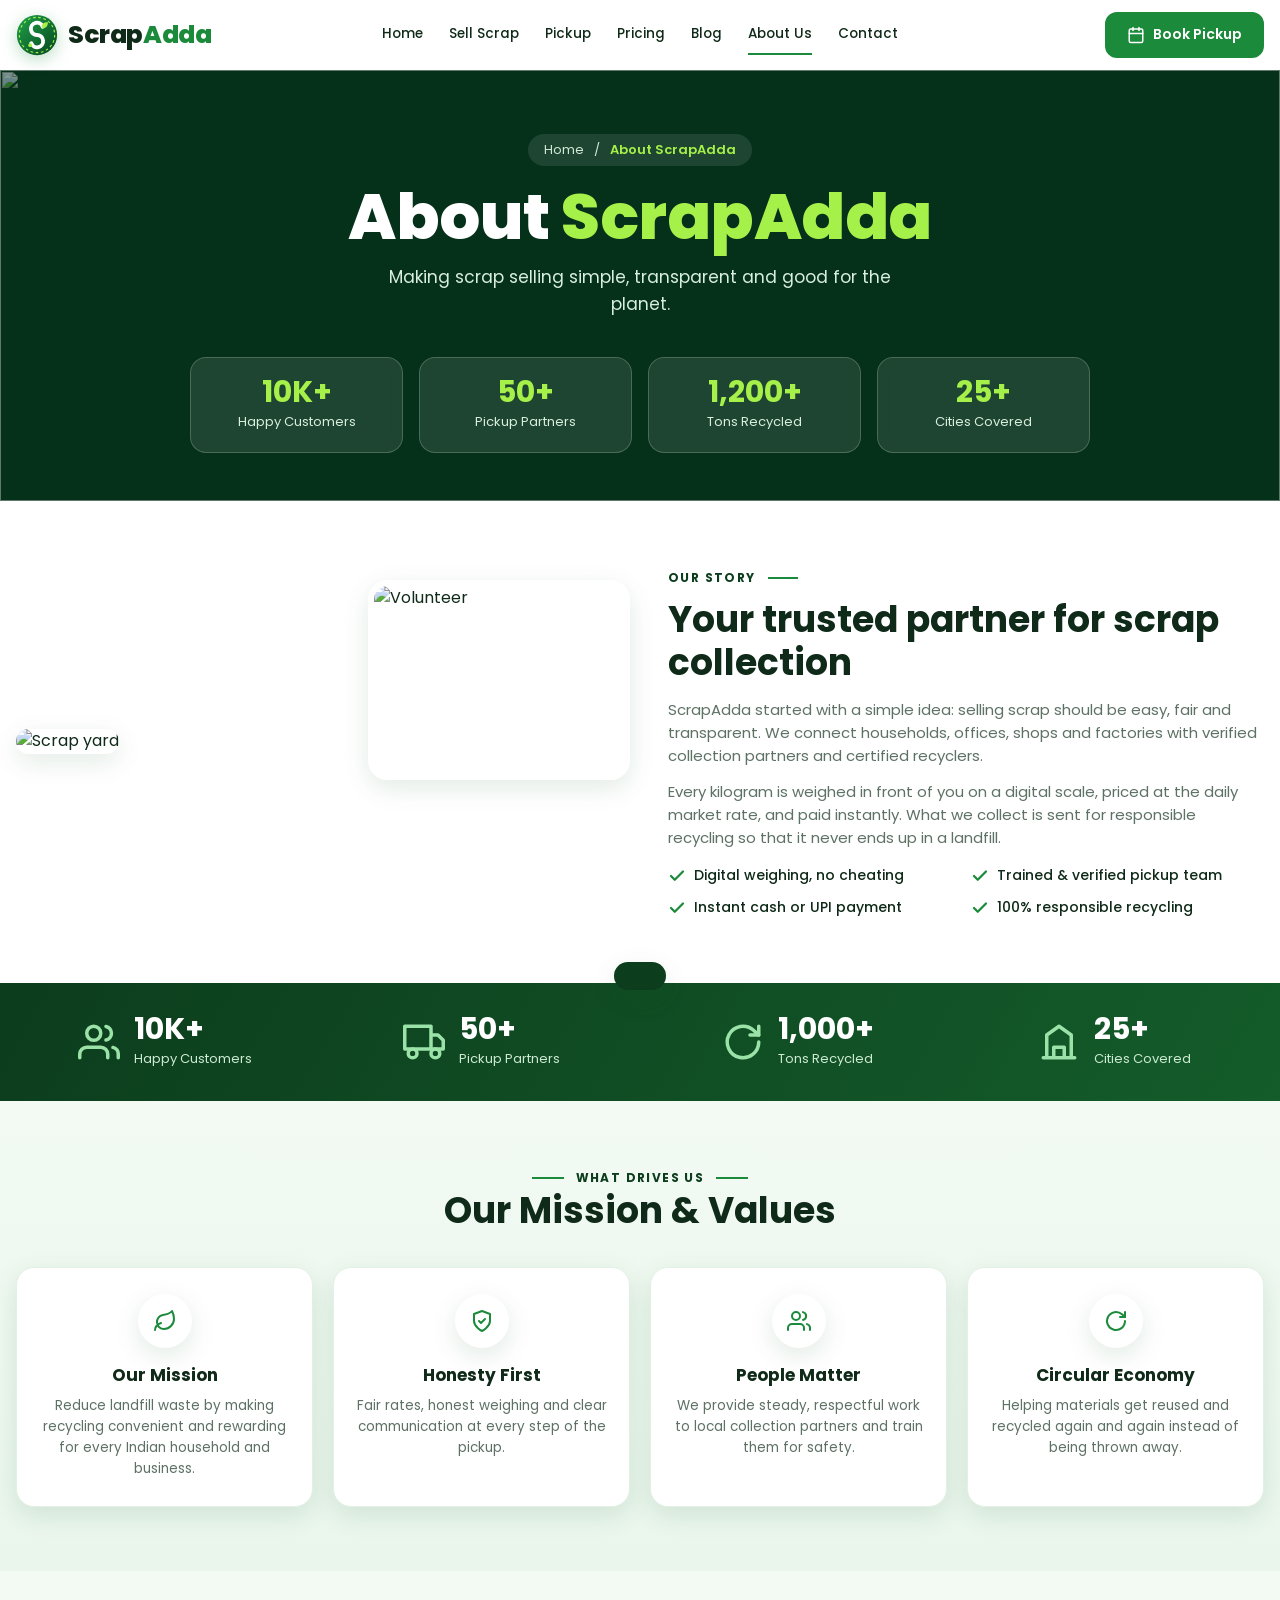
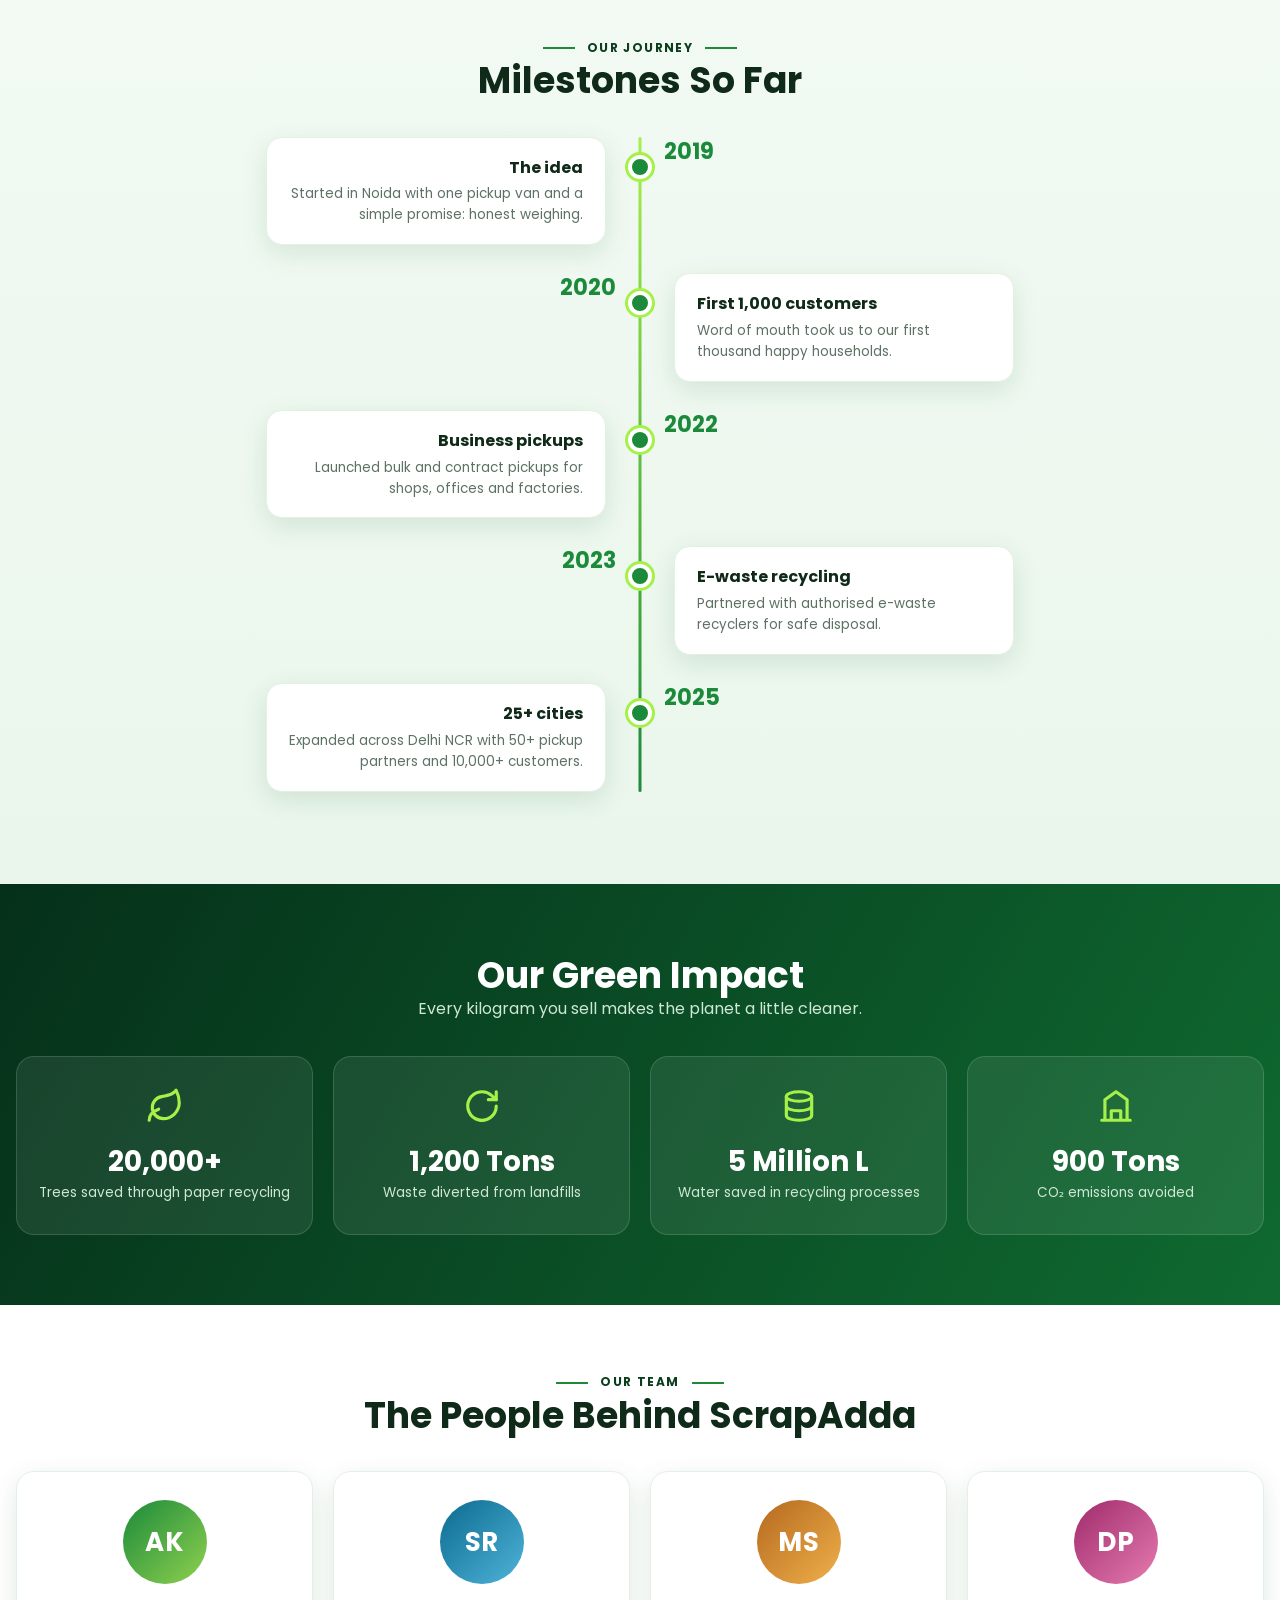
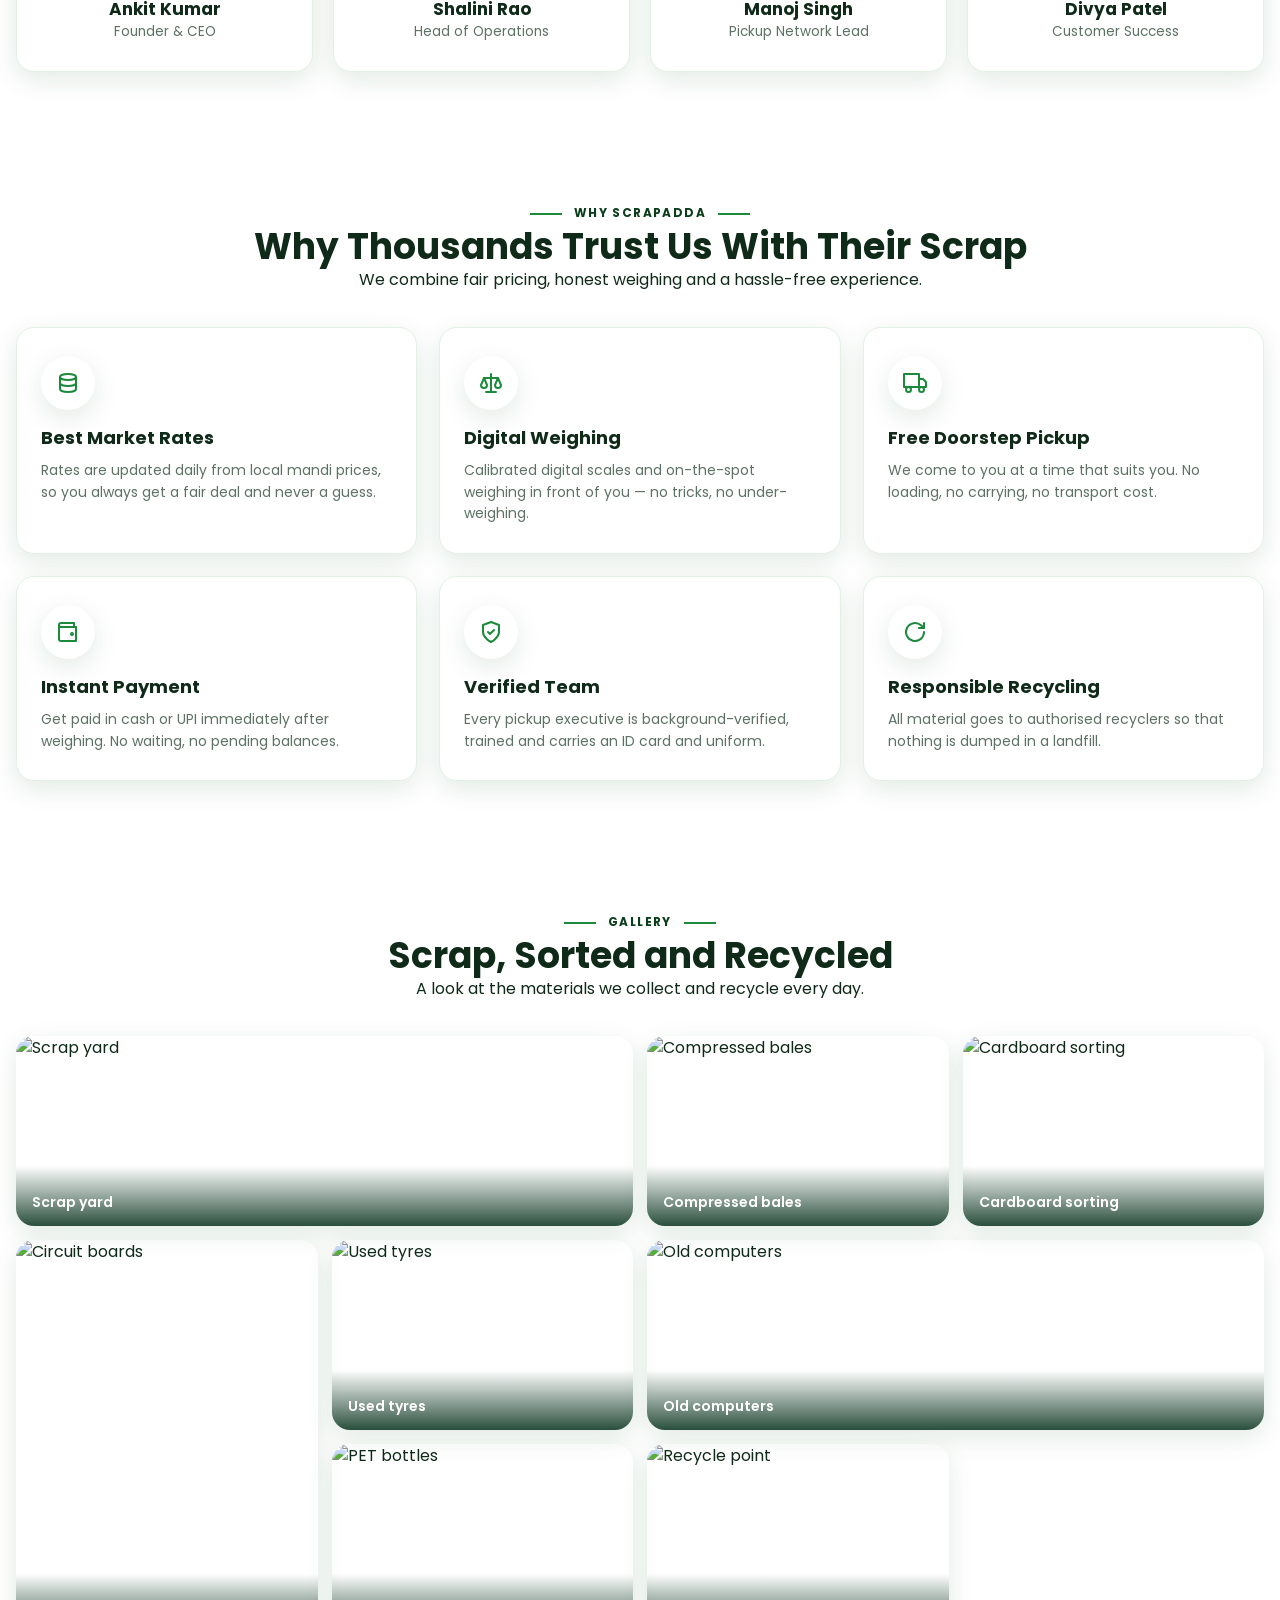
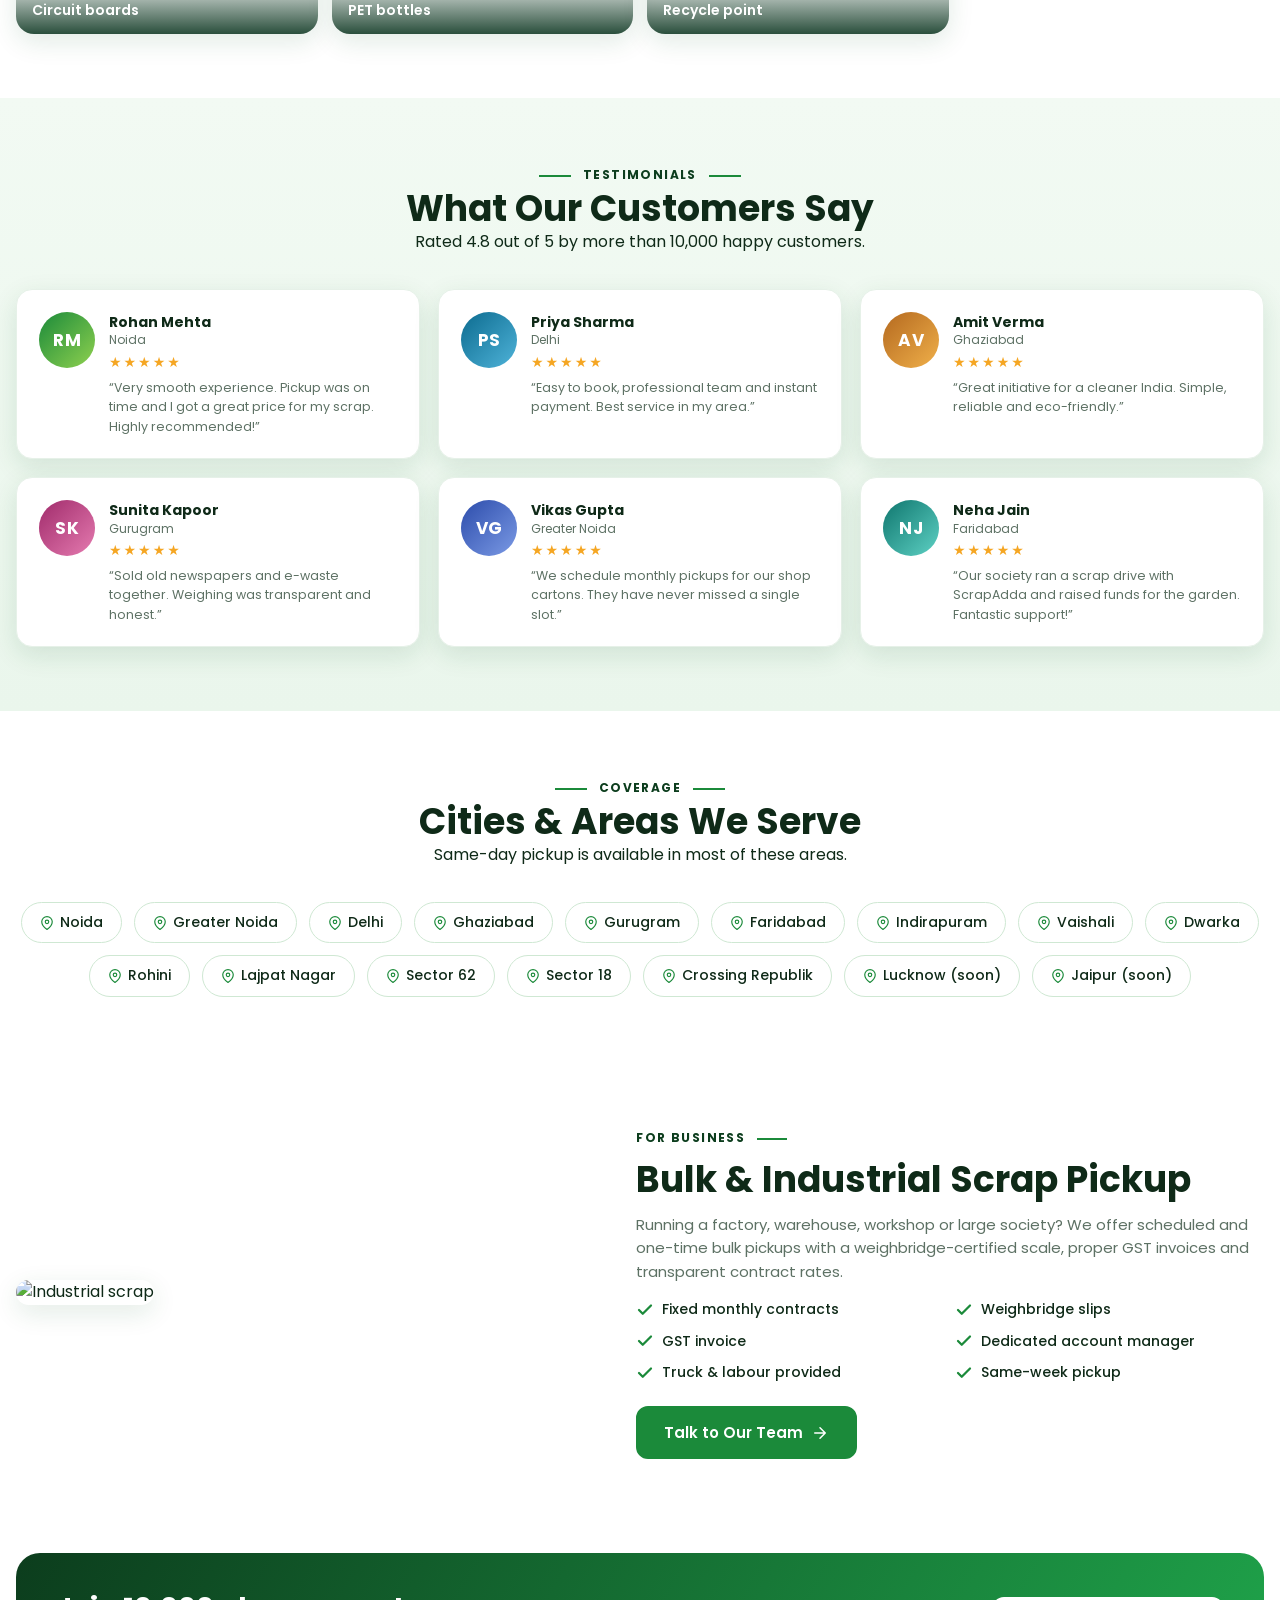
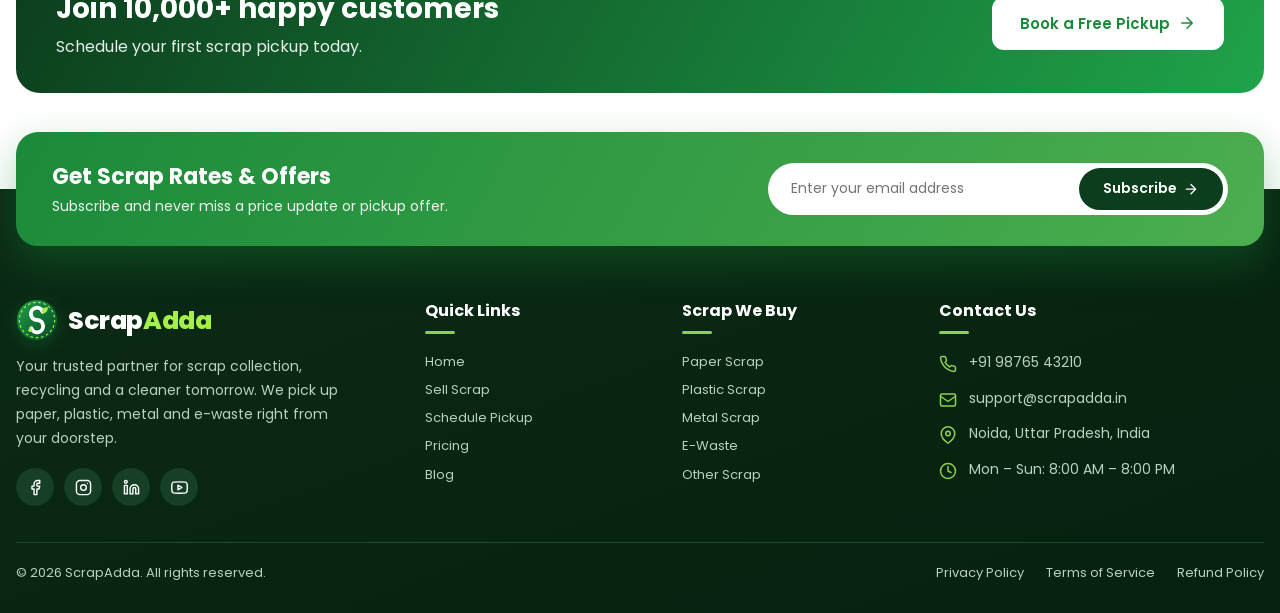
==== commit 0fac10d8: "first commit" ====
--- a/about.html
+++ b/about.html
@@ -8,7 +8,7 @@
 <link rel="preconnect" href="https://fonts.googleapis.com">
 <link href="https://fonts.googleapis.com/css2?family=Poppins:wght@400;500;600;700;800&display=swap" rel="stylesheet">
 <link rel="icon" href="logo.svg" type="image/svg+xml">
-<link rel="stylesheet" href="style.css">
+<link rel="stylesheet" href="style.css?v=mw2347sy">
 </head>
 <body>
 
@@ -46,7 +46,7 @@
 <header class="header" id="header">
   <div class="container nav">
     <a href="index.html" class="logo">
-      <svg class="logo-mark" viewBox="0 0 48 48" width="42" height="42" aria-hidden="true"><defs><linearGradient id="lg1" x1="0" y1="0" x2="1" y2="1"><stop offset="0" stop-color="#2fc15e"/><stop offset="1" stop-color="#0b6a30"/></linearGradient></defs><rect width="48" height="48" rx="13" fill="url(#lg1)"/><g fill="none" stroke="#fff" stroke-width="3.2" stroke-linecap="round"><path d="M13.66 20.24A11 11 0 0 1 34.34 20.24"/><path d="M34.34 27.76A11 11 0 0 1 13.66 27.76"/></g><g fill="#fff"><polygon points="38.1,18.9 34.9,25.5 30.6,21.6"/><polygon points="9.9,29.1 13.1,22.5 17.4,26.4"/></g><path d="M24 17.5c4 2.2 4.4 8.2 0 12.5-4.4-4.3-4-10.3 0-12.5z" fill="#b6f55a"/><path d="M24 20v8" stroke="#0b6a30" stroke-width="1.2" stroke-linecap="round"/></svg>
+      <svg class="logo-mark" viewBox="0 0 48 48" width="42" height="42" aria-hidden="true"><defs><linearGradient id="lg1" x1="0" y1="0" x2="1" y2="1"><stop offset="0" stop-color="#1fa34a"/><stop offset="1" stop-color="#06451f"/></linearGradient></defs><circle cx="24" cy="24" r="23" fill="url(#lg1)"/><circle cx="24" cy="24" r="20.2" fill="none" stroke="#a6f04a" stroke-width="1.3" stroke-dasharray="3 3"/><path d="M30.58 14.6A7 7 0 1 0 24 24A7 7 0 1 1 17.42 33.39" fill="none" stroke="#fff" stroke-width="4.4" stroke-linecap="round"/><path d="M29.2 14.3C29.4 10.8 32.6 8.9 36.4 9.4C36.7 13.2 34.2 16.4 30.6 16.2Z" fill="#a6f04a"/><circle cx="16.2" cy="35.6" r="2.1" fill="#a6f04a"/></svg>
       <span class="wm">Scrap<b>Adda</b></span>
     </a>
     <nav class="menu" id="menu">
@@ -128,7 +128,7 @@
     </div>
     <div class="foot-cols">
       <div class="fcol brand">
-        <a href="index.html" class="logo light"><svg class="logo-mark" viewBox="0 0 48 48" width="42" height="42" aria-hidden="true"><defs><linearGradient id="lg2" x1="0" y1="0" x2="1" y2="1"><stop offset="0" stop-color="#2fc15e"/><stop offset="1" stop-color="#0b6a30"/></linearGradient></defs><rect width="48" height="48" rx="13" fill="url(#lg2)"/><g fill="none" stroke="#fff" stroke-width="3.2" stroke-linecap="round"><path d="M13.66 20.24A11 11 0 0 1 34.34 20.24"/><path d="M34.34 27.76A11 11 0 0 1 13.66 27.76"/></g><g fill="#fff"><polygon points="38.1,18.9 34.9,25.5 30.6,21.6"/><polygon points="9.9,29.1 13.1,22.5 17.4,26.4"/></g><path d="M24 17.5c4 2.2 4.4 8.2 0 12.5-4.4-4.3-4-10.3 0-12.5z" fill="#b6f55a"/><path d="M24 20v8" stroke="#0b6a30" stroke-width="1.2" stroke-linecap="round"/></svg><span class="wm">Scrap<b>Adda</b></span></a>
+        <a href="index.html" class="logo light"><svg class="logo-mark" viewBox="0 0 48 48" width="42" height="42" aria-hidden="true"><defs><linearGradient id="lg2" x1="0" y1="0" x2="1" y2="1"><stop offset="0" stop-color="#1fa34a"/><stop offset="1" stop-color="#06451f"/></linearGradient></defs><circle cx="24" cy="24" r="23" fill="url(#lg2)"/><circle cx="24" cy="24" r="20.2" fill="none" stroke="#a6f04a" stroke-width="1.3" stroke-dasharray="3 3"/><path d="M30.58 14.6A7 7 0 1 0 24 24A7 7 0 1 1 17.42 33.39" fill="none" stroke="#fff" stroke-width="4.4" stroke-linecap="round"/><path d="M29.2 14.3C29.4 10.8 32.6 8.9 36.4 9.4C36.7 13.2 34.2 16.4 30.6 16.2Z" fill="#a6f04a"/><circle cx="16.2" cy="35.6" r="2.1" fill="#a6f04a"/></svg><span class="wm">Scrap<b>Adda</b></span></a>
         <p>Your trusted partner for scrap collection, recycling and a cleaner tomorrow. We pick up paper, plastic, metal and e-waste right from your doorstep.</p>
         <div class="social">
           <a href="#" aria-label="Facebook"><svg class="ic"><use href="#i-fb"/></svg></a>
@@ -153,6 +153,6 @@
 
 <button class="totop" id="toTop" aria-label="Back to top">↑</button>
 <div class="toast" id="toast"></div>
-<script src="script.js"></script>
+<script src="script.js?v=mw2347sy"></script>
 </body>
 </html>
--- a/style.css
+++ b/style.css
@@ -1012,3 +1012,18 @@
 .logo.light .wm{color:#fff}
 .logo.light .wm b{color:#a6f04a}
 @media(max-width:420px){.logo{font-size:21px}.logo .logo-mark{width:36px;height:36px}}
+
+/* ===== Fixes: footer logo + app phones ===== */
+.fcol>a.logo{display:flex;align-items:center;margin:0;padding:0;font-size:25px}
+.fcol>a.logo:hover{color:#fff;padding-left:0}
+.phone-b{left:132px}
+.phone-a{width:156px;padding:0 20px 0 0}
+.phone-a .phone-logo{filter:drop-shadow(0 6px 12px rgba(0,0,0,.25))}
+.phone-a b{font-size:15px}
+@media(max-width:900px){.phones{margin-bottom:64px}.app-feats{margin-top:8px}}
+@media(max-width:900px){.foot-cols{padding-top:38px}}
+
+/* ===== Pickup banner without photo + logo hover ===== */
+.v-pick{background:radial-gradient(800px 380px at 80% 10%,rgba(166,240,74,.18),transparent 60%),radial-gradient(600px 300px at 0% 100%,rgba(47,168,79,.25),transparent 60%),linear-gradient(120deg,#05301a,#0c4f27)}
+.v-pick:before{display:none}
+.logo:hover .logo-mark{transform:rotate(-10deg) scale(1.07)}
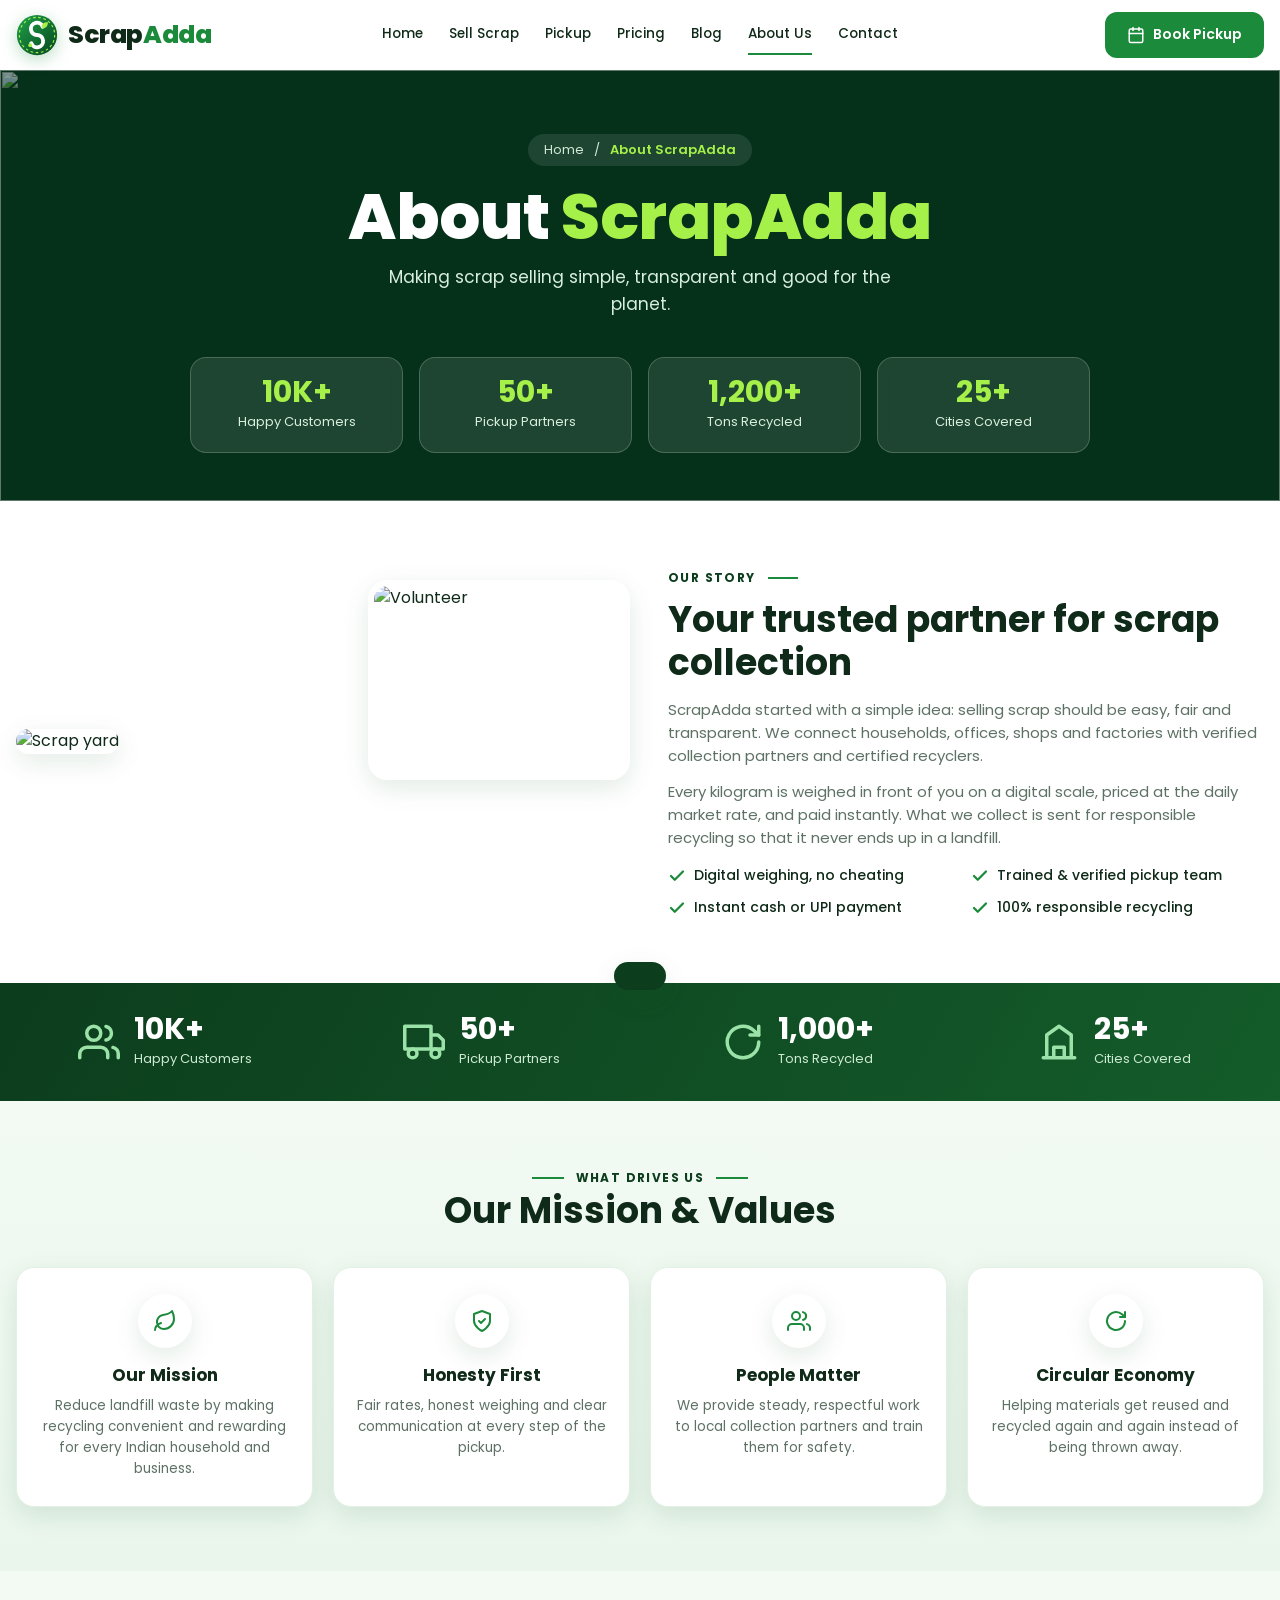
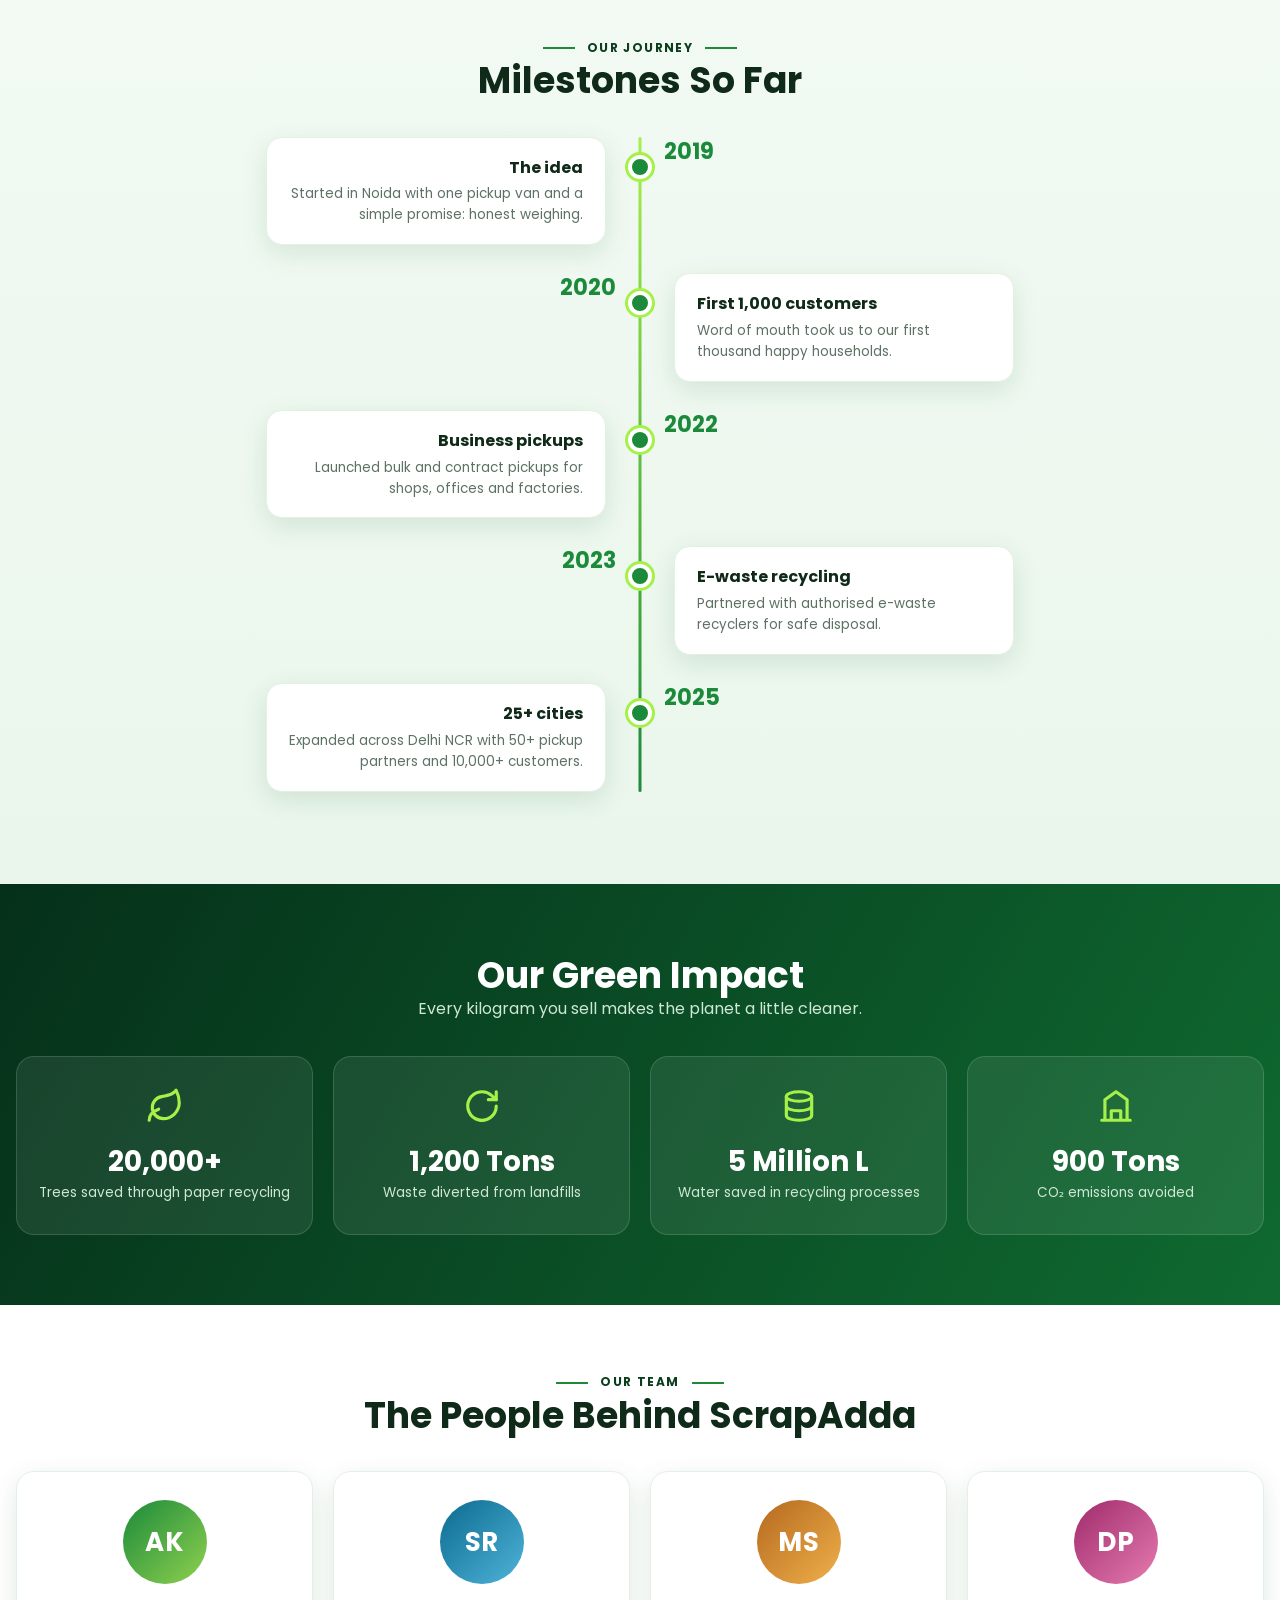
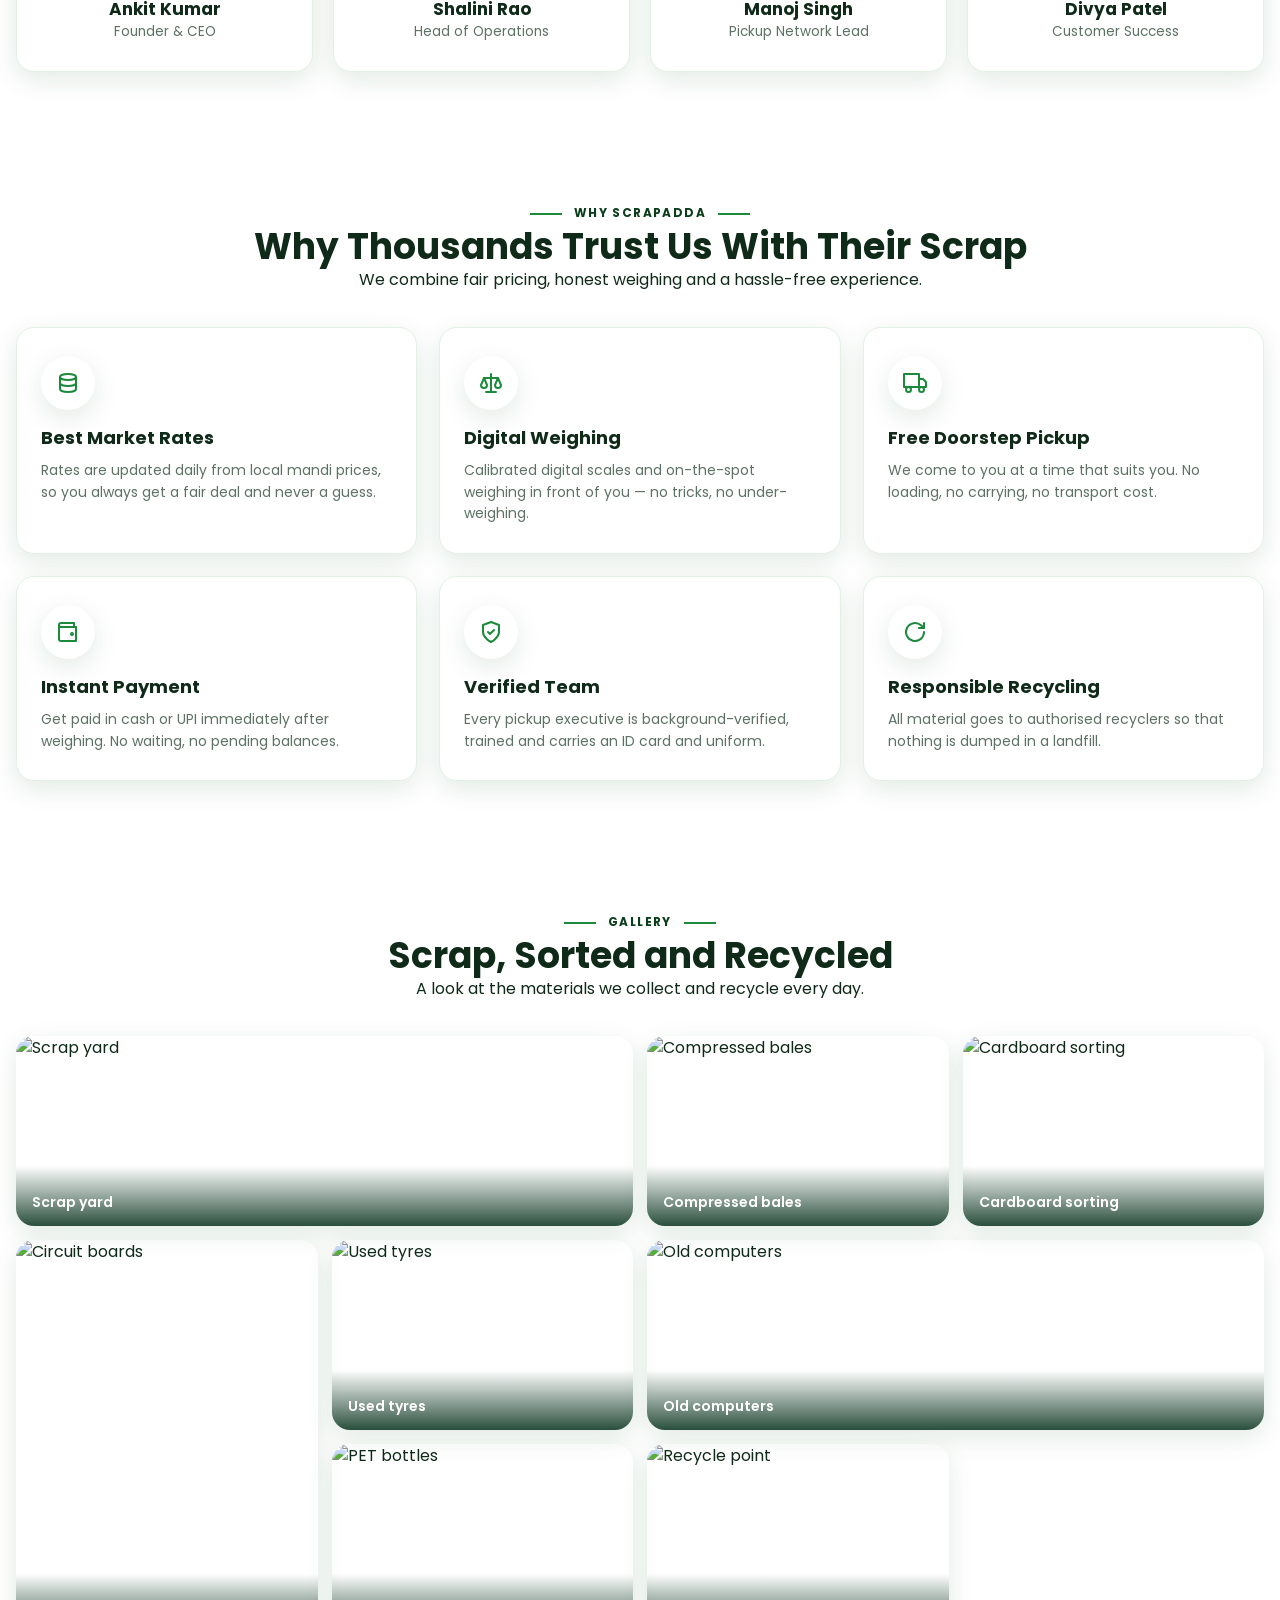
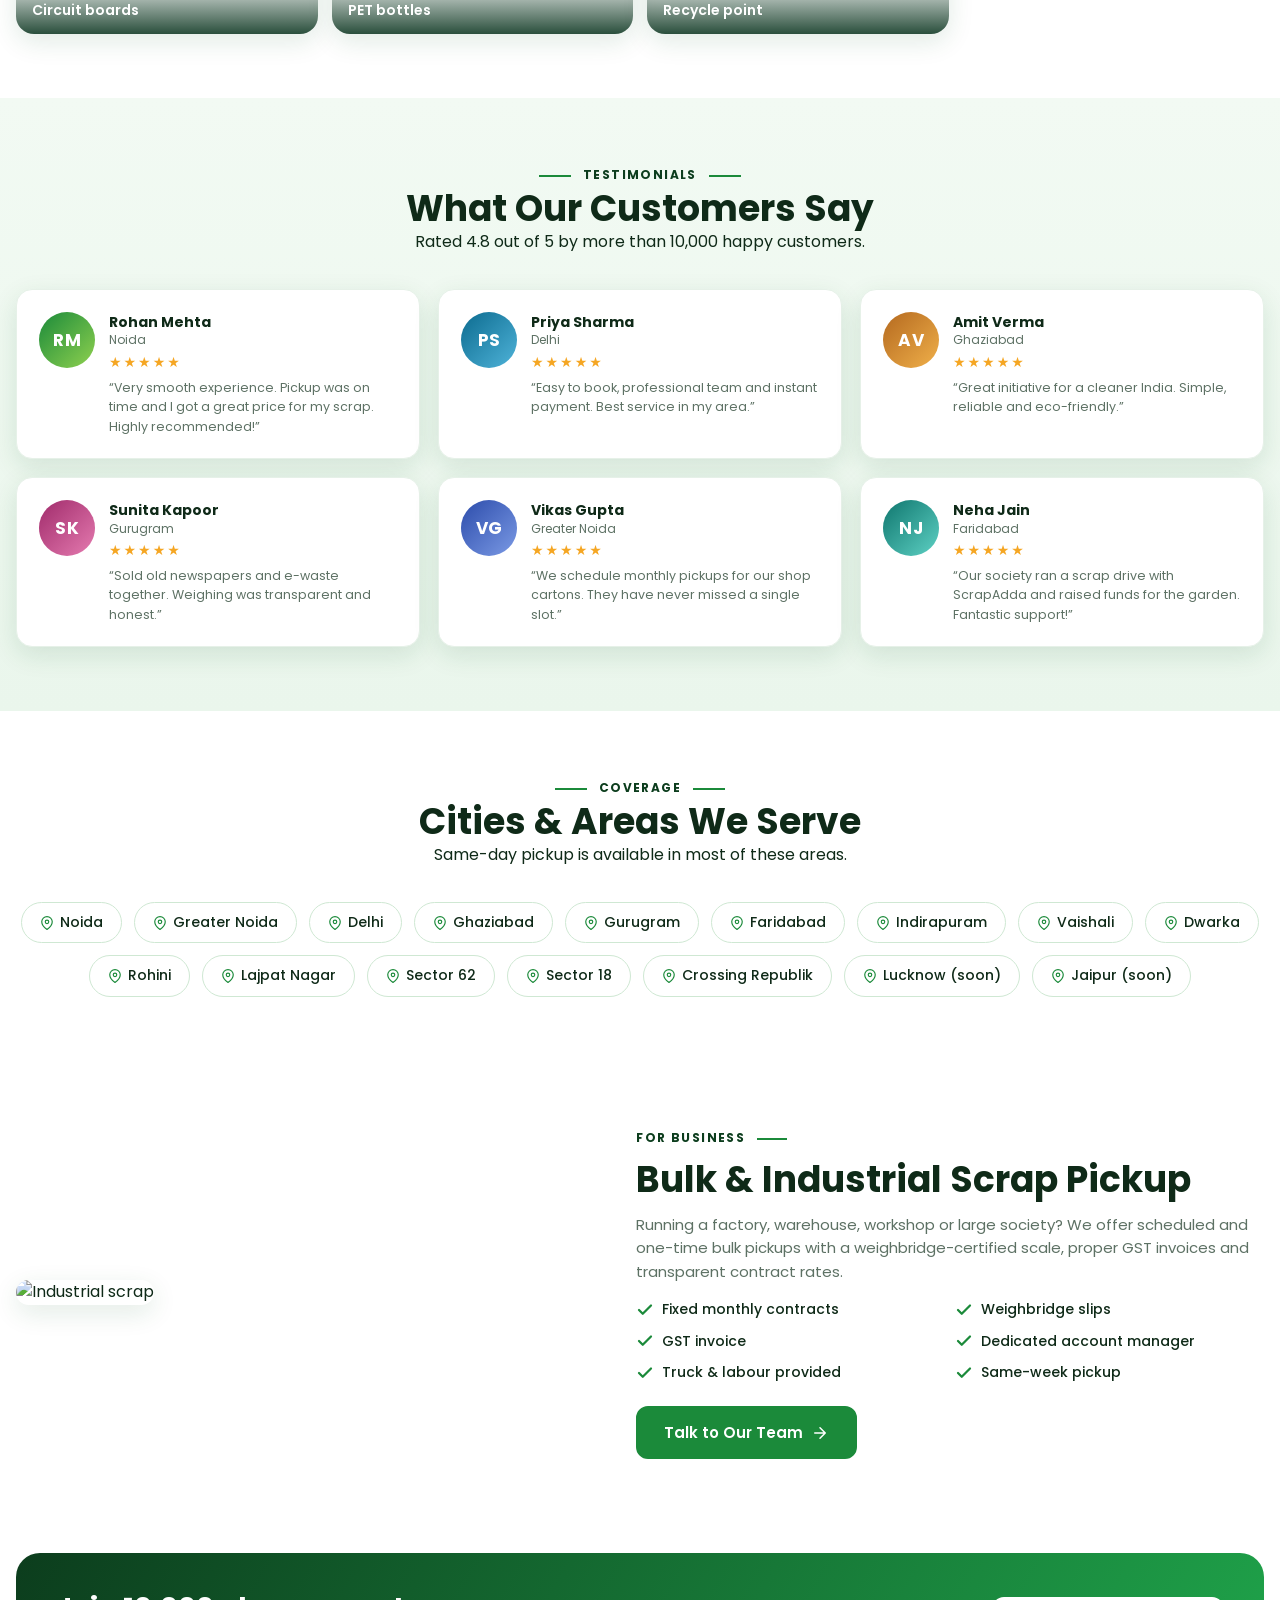
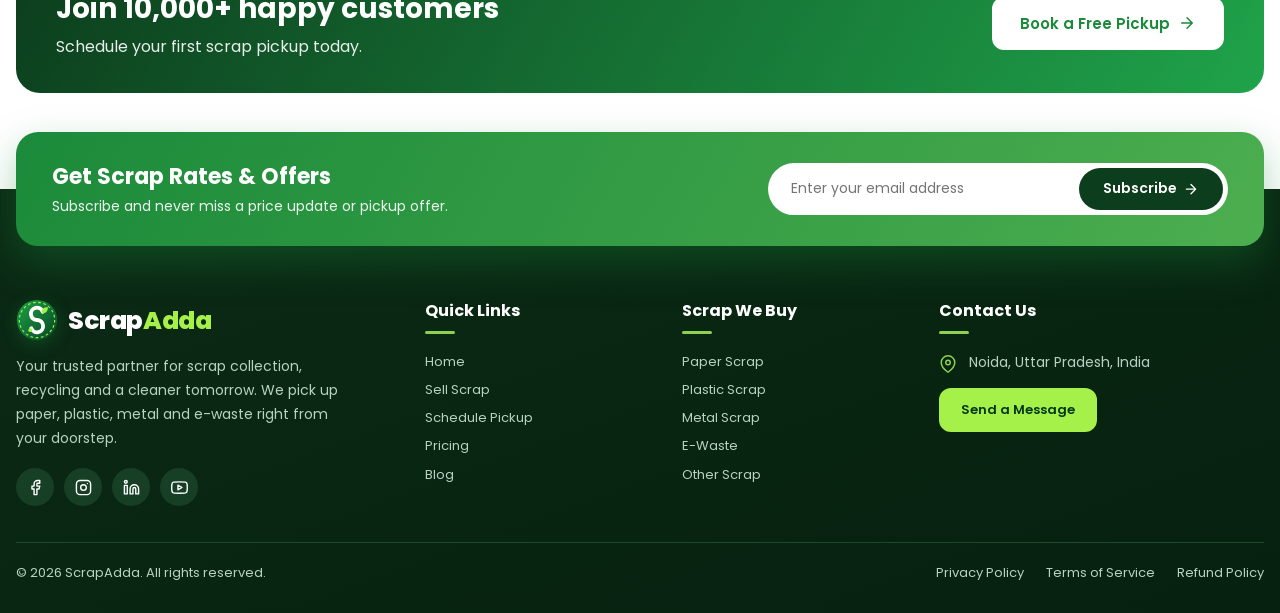
==== commit 21f8eb01: "first commit" ====
--- a/about.html
+++ b/about.html
@@ -8,7 +8,7 @@
 <link rel="preconnect" href="https://fonts.googleapis.com">
 <link href="https://fonts.googleapis.com/css2?family=Poppins:wght@400;500;600;700;800&display=swap" rel="stylesheet">
 <link rel="icon" href="logo.svg" type="image/svg+xml">
-<link rel="stylesheet" href="style.css?v=mw2347sy">
+<link rel="stylesheet" href="style.css?v=mw23bd3m">
 </head>
 <body>
 
@@ -140,10 +140,8 @@
       <div class="fcol"><h5>Quick Links</h5><a href="index.html">Home</a><a href="sell-scrap.html">Sell Scrap</a><a href="pickup.html">Schedule Pickup</a><a href="pricing.html">Pricing</a><a href="blog.html">Blog</a></div>
       <div class="fcol"><h5>Scrap We Buy</h5><a href="sell-scrap.html">Paper Scrap</a><a href="sell-scrap.html">Plastic Scrap</a><a href="sell-scrap.html">Metal Scrap</a><a href="sell-scrap.html">E-Waste</a><a href="sell-scrap.html">Other Scrap</a></div>
       <div class="fcol contact"><h5>Contact Us</h5>
-        <div class="ci"><svg class="ic"><use href="#i-phone"/></svg><span>+91 98765 43210</span></div>
-        <div class="ci"><svg class="ic"><use href="#i-mail"/></svg><span>support@scrapadda.in</span></div>
         <div class="ci"><svg class="ic"><use href="#i-pin"/></svg><span>Noida, Uttar Pradesh, India</span></div>
-        <div class="ci"><svg class="ic"><use href="#i-clock"/></svg><span>Mon – Sun: 8:00 AM – 8:00 PM</span></div>
+        <div class="fmsg"><a href="contact.html" class="btn btn-lime btn-sm">Send a Message</a></div>
       </div>
     </div>
     <div class="foot-bottom"><span>© 2026 ScrapAdda. All rights reserved.</span><span class="fl"><a href="#">Privacy Policy</a><a href="#">Terms of Service</a><a href="#">Refund Policy</a></span></div>
@@ -153,6 +151,6 @@
 
 <button class="totop" id="toTop" aria-label="Back to top">↑</button>
 <div class="toast" id="toast"></div>
-<script src="script.js?v=mw2347sy"></script>
+<script src="script.js?v=mw23bd3m"></script>
 </body>
 </html>
--- a/style.css
+++ b/style.css
@@ -1027,3 +1027,10 @@
 .v-pick{background:radial-gradient(800px 380px at 80% 10%,rgba(166,240,74,.18),transparent 60%),radial-gradient(600px 300px at 0% 100%,rgba(47,168,79,.25),transparent 60%),linear-gradient(120deg,#05301a,#0c4f27)}
 .v-pick:before{display:none}
 .logo:hover .logo-mark{transform:rotate(-10deg) scale(1.07)}
+
+/* ===== Contact details removed: helper styles ===== */
+.dlink{display:inline-flex;align-items:center;gap:6px;margin-top:12px;color:var(--g);font-weight:600;font-size:14px}
+.dlink .ic{width:15px;height:15px}
+.fmsg{margin-top:6px}
+.fmsg .btn{border-radius:12px}
+.footer .fmsg .btn{display:inline-flex!important;width:auto;margin:0!important;padding:10px 20px!important;color:#06371a!important}
